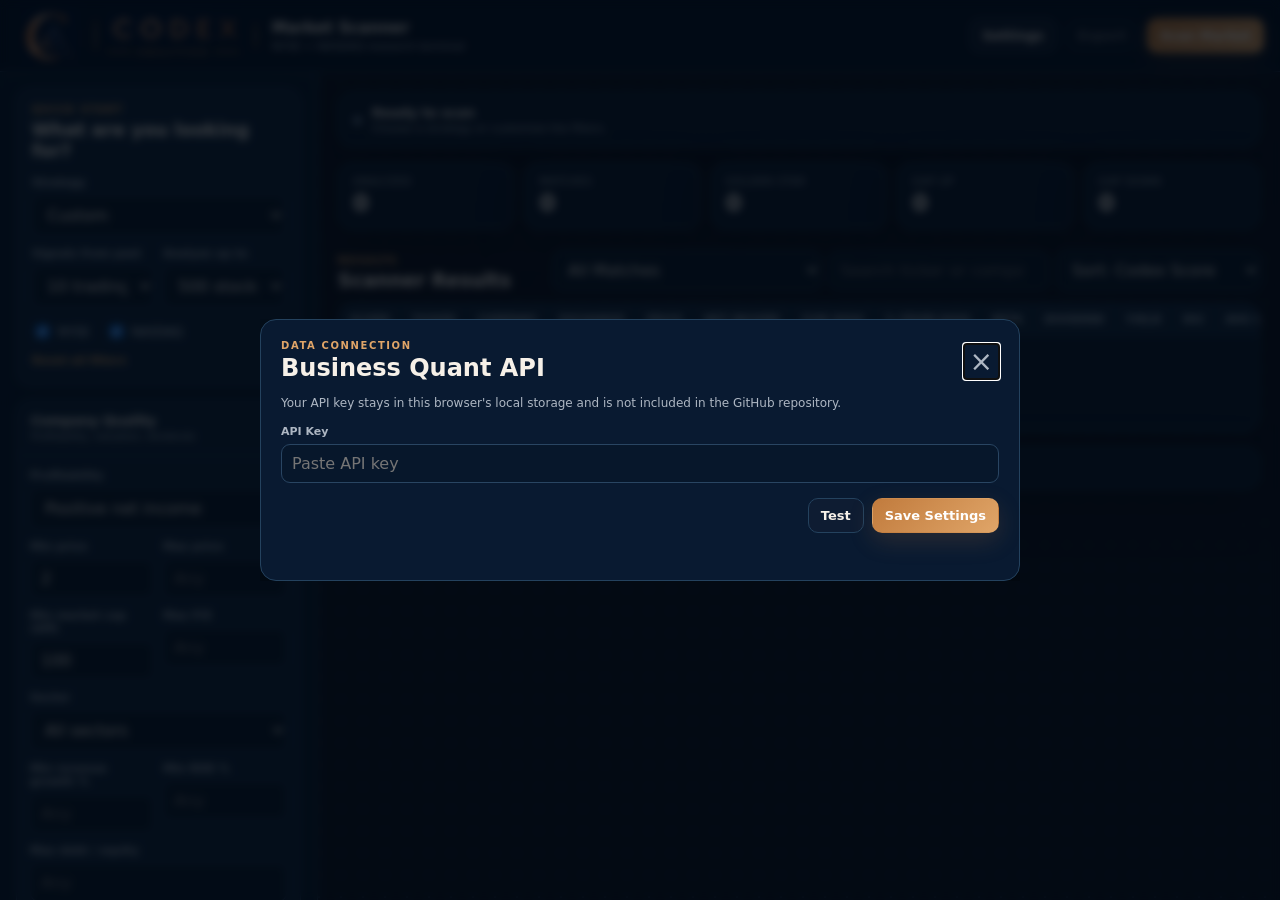
==== index.html @ e0db5c62 "Initialized program" ====
<!doctype html>
<html lang="en">
<head>
  <meta charset="utf-8" />
  <meta name="viewport" content="width=device-width, initial-scale=1" />
  <meta name="description" content="Codex Analytics NYSE/NASDAQ stock scanner." />
  <title>Codex Analytics | Market Scanner</title>
  <link rel="stylesheet" href="styles.css" />
</head>
<body>
  <div class="app-shell">
    <header class="topbar">
      <div class="codex-brand-enhanced" aria-label="Codex Analytics">
        <img class="codex-ca-art" src="codex-ca.png" alt="" />
        <div class="brand-divider"></div>
        <div class="codex-word-art">
          <img class="codex-word-image" src="codex-word.png" alt="CODEX" />
          <div class="codex-analytics-line"><span></span><b>ANALYTICS</b><span></span></div>
        </div>
      </div>
      <div class="header-pipe"></div>
      <div class="tool-block">
        <strong>Market Scanner</strong>
        <span>NYSE + NASDAQ research terminal</span>
      </div>
      <div class="spacer"></div>
      <div class="top-actions">
        <button id="settingsBtn" class="button quiet" title="API settings">Settings</button>
        <button id="exportBtn" class="button quiet" disabled>Export</button>
        <button id="scanBtn" class="button primary">Scan Market</button>
      </div>
    </header>

    <main class="workspace">
      <aside class="control-panel">
        <section class="quick-card">
          <div class="section-kicker">QUICK START</div>
          <h2>What are you looking for?</h2>
          <label class="field">
            <span>Strategy</span>
            <select id="strategyPreset">
              <option value="custom" selected>Custom</option>
              <option value="quality">Quality & Profitability</option>
              <option value="value">Value</option>
              <option value="dividend">Dividend Income</option>
              <option value="momentum">Momentum</option>
              <option value="breakout">Breakout Candidates</option>
              <option value="lowbeta">Lower Volatility</option>
              <option value="smallcap">Profitable Small Cap</option>
            </select>
          </label>

          <div class="mini-grid">
            <label class="field">
              <span>Signals from past</span>
              <select id="scanDays">
                <option value="3">3 trading days</option>
                <option value="5">5 trading days</option>
                <option value="10" selected>10 trading days</option>
                <option value="20">20 trading days</option>
                <option value="60">60 trading days</option>
              </select>
            </label>
            <label class="field">
              <span>Analyze up to</span>
              <select id="candidateLimit">
                <option value="250">250 stocks</option>
                <option value="500" selected>500 stocks</option>
                <option value="1000">1,000 stocks</option>
                <option value="2500">2,500 stocks</option>
                <option value="all">All matches</option>
              </select>
            </label>
          </div>

          <div class="exchange-row">
            <label><input type="checkbox" id="exchangeNYSE" checked /> NYSE</label>
            <label><input type="checkbox" id="exchangeNASDAQ" checked /> NASDAQ</label>
          </div>
          <button id="resetBtn" class="text-button">Reset all filters</button>
        </section>

        <details class="filter-group" open>
          <summary>
            <span><b>Company Quality</b><small>Profitability, valuation, dividends</small></span>
          </summary>
          <div class="filter-body">
            <label class="field">
              <span>Profitability</span>
              <select id="profitability">
                <option value="positive" selected>Positive net income</option>
                <option value="negative">Negative net income</option>
                <option value="any">Any</option>
              </select>
            </label>

            <div class="mini-grid">
              <label class="field"><span>Min price</span><input type="number" id="minPrice" min="0" step="0.01" value="2" /></label>
              <label class="field"><span>Max price</span><input type="number" id="maxPrice" min="0" step="0.01" placeholder="Any" /></label>
            </div>
            <div class="mini-grid">
              <label class="field"><span>Min market cap ($M)</span><input type="number" id="minMarketCap" min="0" step="1" value="100" /></label>
              <label class="field"><span>Max P/E</span><input type="number" id="maxPE" step="0.1" placeholder="Any" /></label>
            </div>

            <label class="field"><span>Sector</span><select id="sector"><option value="">All sectors</option></select></label>

            <div class="mini-grid">
              <label class="field"><span>Min revenue growth %</span><input type="number" id="minRevenueGrowth" step="0.1" placeholder="Any" /></label>
              <label class="field"><span>Min ROE %</span><input type="number" id="minROE" step="0.1" placeholder="Any" /></label>
            </div>
            <label class="field"><span>Max debt / equity</span><input type="number" id="maxDebtEquity" min="0" step="0.1" placeholder="Any" /></label>

            <div class="mini-grid">
              <label class="field"><span>Min dividend yield %</span><input type="number" id="minDivYield" min="0" step="0.1" placeholder="Any" /></label>
              <label class="field"><span>Max dividend yield %</span><input type="number" id="maxDivYield" min="0" step="0.1" placeholder="Any" /></label>
            </div>
            <label class="field">
              <span>Dividend payer</span>
              <select id="dividendPayer">
                <option value="any" selected>Any</option>
                <option value="yes">Yes</option>
                <option value="no">No</option>
              </select>
            </label>
            <label class="field">
              <span>Free cash flow</span>
              <select id="fcfFilter">
                <option value="any" selected>Any</option>
                <option value="positive">Positive only</option>
              </select>
            </label>
          </div>
        </details>

        <details class="filter-group">
          <summary>
            <span><b>Price & Risk</b><small>Beta, 52-week position, RSI, trend</small></span>
          </summary>
          <div class="filter-body">
            <div class="mini-grid">
              <label class="field"><span>Min beta</span><input type="number" id="minBeta" step="0.05" placeholder="Any" /></label>
              <label class="field"><span>Max beta</span><input type="number" id="maxBeta" step="0.05" placeholder="Any" /></label>
            </div>
            <label class="field">
              <span>Beta lookback</span>
              <select id="betaLookback">
                <option value="63">3 months</option>
                <option value="126">6 months</option>
                <option value="252" selected>1 year</option>
              </select>
            </label>
            <label class="field">
              <span>Best day to buy lookback</span>
              <select id="weekdayLookback">
                <option value="30">30 trading days</option>
                <option value="63">3 months</option>
                <option value="126">6 months</option>
                <option value="252" selected>1 year</option>
              </select>
            </label>
            <div class="mini-grid">
              <label class="field"><span>Within % of 52W high</span><input type="number" id="nearHigh" min="0" max="100" step="0.5" placeholder="Any" /></label>
              <label class="field"><span>Within % of 52W low</span><input type="number" id="nearLow" min="0" max="100" step="0.5" placeholder="Any" /></label>
            </div>
            <label class="field"><span>Min avg volume (20D)</span><input type="number" id="minAvgVolume" min="0" step="1000" value="100000" /></label>
            <div class="mini-grid">
              <label class="field"><span>Min RSI 14</span><input type="number" id="minRSI" min="0" max="100" step="1" placeholder="Any" /></label>
              <label class="field"><span>Max RSI 14</span><input type="number" id="maxRSI" min="0" max="100" step="1" placeholder="Any" /></label>
            </div>
            <label class="field">
              <span>Trend</span>
              <select id="trendFilter">
                <option value="any" selected>Any trend</option>
                <option value="above20">Above SMA 20</option>
                <option value="above50">Above SMA 50</option>
                <option value="above200">Above SMA 200</option>
                <option value="bullstack">SMA 20 &gt; 50 &gt; 200</option>
              </select>
            </label>
          </div>
        </details>

        <details class="filter-group">
          <summary>
            <span><b>Signal Sensitivity</b><small>Fine-tune technical alerts</small></span>
          </summary>
          <div class="filter-body">
            <div class="mini-grid">
              <label class="field"><span>Gap threshold %</span><input type="number" id="gapThreshold" min="0.1" max="50" step="0.1" value="2" /></label>
              <label class="field"><span>Golden Star tolerance %</span><input type="number" id="goldenTolerance" min="0.1" max="10" step="0.1" value="2.5" /></label>
            </div>
            <div class="mini-grid">
              <label class="field"><span>Unusual volume ×</span><input type="number" id="unusualVolumeMultiplier" min="1.1" max="20" step="0.1" value="2" /></label>
              <label class="field"><span>Breakout volume ×</span><input type="number" id="breakoutVolumeMultiplier" min="1" max="20" step="0.1" value="1.5" /></label>
            </div>
            <label class="field">
              <span>Required signal</span>
              <select id="requiredSignal">
                <option value="any" selected>Any / no requirement</option>
                <option value="golden">Golden Star</option>
                <option value="gapup">Gap Up</option>
                <option value="gapdown">Gap Down</option>
                <option value="bollingerup">Bollinger Breakout</option>
                <option value="bollingerdown">Bollinger Breakdown</option>
                <option value="goldencross">Golden Cross</option>
                <option value="deathcross">Death Cross</option>
                <option value="macdbull">MACD Bullish Cross</option>
                <option value="macdbear">MACD Bearish Cross</option>
                <option value="unusualvolume">Unusual Volume</option>
                <option value="breakout52">52-Week Breakout</option>
                <option value="volbreakout">Volume-Confirmed Breakout</option>
              </select>
            </label>
          </div>
        </details>
      </aside>

      <section class="content">
        <div class="status-card">
          <div class="status-copy">
            <span id="statusDot" class="status-dot idle"></span>
            <div>
              <strong id="statusTitle">Ready to scan</strong>
              <span id="statusText">Choose a strategy or customize the filters.</span>
            </div>
          </div>
          <div id="progressWrap" class="progress-wrap hidden">
            <div class="progress-bar"><div id="progressBar"></div></div>
            <span id="progressLabel">0%</span>
          </div>
        </div>

        <div class="stats-grid">
          <div class="stat"><span>Analyzed</span><strong id="statAnalyzed">0</strong></div>
          <div class="stat"><span>Matches</span><strong id="statMatches">0</strong></div>
          <div class="stat"><span>Golden Star</span><strong id="statGolden">0</strong></div>
          <div class="stat"><span>Gap Up</span><strong id="statGapUp">0</strong></div>
          <div class="stat"><span>Gap Down</span><strong id="statGapDown">0</strong></div>
        </div>

        <div class="results-header">
          <div>
            <div class="section-kicker">RESULTS</div>
            <h2>Scanner Results</h2>
          </div>
          <div class="result-controls">
            <select id="resultView" aria-label="Result list">
              <option value="all">All Matches</option>
              <option value="golden">Golden Star</option>
              <option value="gapup">Gap Up</option>
              <option value="gapdown">Gap Down</option>
              <option value="bollingerup">Bollinger Breakout</option>
              <option value="bollingerdown">Bollinger Breakdown</option>
              <option value="goldencross">Golden Cross</option>
              <option value="deathcross">Death Cross</option>
              <option value="macdbull">MACD Bullish Cross</option>
              <option value="macdbear">MACD Bearish Cross</option>
              <option value="unusualvolume">Unusual Volume</option>
              <option value="breakout52">52-Week Breakout</option>
              <option value="volbreakout">Volume-Confirmed Breakout</option>
            </select>
            <input id="resultSearch" type="search" placeholder="Search ticker or company…" />
            <select id="sortBy">
              <option value="scoreDesc">Sort: Codex Score</option>
              <option value="ticker">Ticker</option>
              <option value="marketCapDesc">Market cap</option>
              <option value="nearHighAsc">Closest to 52W high</option>
              <option value="divYieldDesc">Dividend yield</option>
              <option value="betaAsc">Lowest beta</option>
              <option value="gapDesc">Largest gap up</option>
              <option value="gapAsc">Largest gap down</option>
            </select>
          </div>
        </div>

        <div class="table-card">
          <div class="table-scroll">
            <table>
              <thead>
                <tr>
                  <th>Score</th>
                  <th>Ticker</th>
                  <th>Company</th>
                  <th>Exchange</th>
                  <th>Price</th>
                  <th>Net Income</th>
                  <th>52W High</th>
                  <th>% From High</th>
                  <th>Beta</th>
                  <th>Dividend</th>
                  <th>Yield</th>
                  <th>RSI</th>
                  <th>Avg Vol</th>
                  <th>Signals</th>
                </tr>
              </thead>
              <tbody id="resultsBody">
                <tr><td colspan="14" class="empty">Run a scan to see matching stocks.</td></tr>
              </tbody>
            </table>
          </div>
        </div>

        <details class="method-card">
          <summary>How the technical signals work</summary>
          <div class="method-body">
            <p><strong>Golden Star (Custom):</strong> price, SMA20 and SMA50 converge while price and moving-average slopes strengthen. This is a transparent approximation, not StockInvest.us's proprietary formula.</p>
            <p><strong>Golden / Death Cross:</strong> SMA50 crosses above / below SMA200.</p>
            <p><strong>Bollinger Breakout / Breakdown:</strong> close crosses above the upper or below the lower 20-day, 2-standard-deviation Bollinger Band.</p>
            <p><strong>MACD Cross:</strong> MACD(12,26) crosses its 9-period signal line.</p>
            <p><strong>Unusual Volume:</strong> session volume exceeds your selected multiple of the prior 20-session average.</p>
            <p><strong>52-Week Breakout:</strong> closing price exceeds the prior 252-session high.</p>
            <p><strong>Volume-Confirmed Breakout:</strong> price closes above the prior 20-session high while volume exceeds your selected multiple of the prior 20-session average.</p>
            <p><strong>Gap:</strong> opening price versus the prior session close.</p>
            <p><strong>Best Day to Buy:</strong> compares weekday average/median prices and how often each weekday produced the lowest intraday price of its calendar week.</p>
            <p><strong>Codex Score:</strong> a transparent 0–100 research score combining profitability, price trend, momentum, dividend, proximity to highs, volume quality, and bullish/bearish signal balance. It is a ranking aid, not a forecast.</p>
          </div>
        </details>
      </section>
    </main>
  </div>

  <dialog id="settingsDialog">
    <form method="dialog" class="dialog-card" id="settingsForm">
      <div class="dialog-title-row">
        <div><div class="section-kicker">DATA CONNECTION</div><h2>Business Quant API</h2></div>
        <button value="cancel" class="icon-button" aria-label="Close">×</button>
      </div>
      <p>Your API key stays in this browser's local storage and is not included in the GitHub repository.</p>
      <label class="field"><span>API Key</span><input id="apiKey" type="password" autocomplete="off" placeholder="Paste API key" /></label>
      <div class="dialog-actions">
        <button type="button" id="testApiBtn" class="button quiet">Test</button>
        <button value="save" class="button primary">Save Settings</button>
      </div>
      <div id="apiTestResult" class="api-test"></div>
    </form>
  </dialog>

  <dialog id="detailDialog">
    <div class="dialog-card detail-dialog">
      <div class="dialog-title-row">
        <div><div class="section-kicker">STOCK DETAIL</div><h2 id="detailTitle">—</h2></div>
        <button id="closeDetailBtn" class="icon-button" aria-label="Close">×</button>
      </div>
      <div id="detailContent"></div>
    </div>
  </dialog>

  <script src="api.js"></script>
  <script src="scanner.js"></script>
  <script src="app.js"></script>
</body>
</html>
---- styles.css ----
:root{
  --bg:#041226;--panel:#091a31;--panel2:#102640;--line:#24425e;--text:#f6f0e8;--muted:#aeb7c3;
  --accent:#c17b3d;--accent2:#e0a568;--ok:#7fc49a;--danger:#d78585;--warn:#efbd61;
  --shadow:0 18px 45px rgba(0,0,0,.34);
}
*{box-sizing:border-box}
html,body{margin:0;min-height:100%;font-family:Inter,ui-sans-serif,system-ui,-apple-system,BlinkMacSystemFont,"Segoe UI",sans-serif;background:var(--bg);color:var(--text)}
button,input,select,summary{font:inherit}
body{min-height:100vh}
.topbar{height:72px;display:flex;align-items:center;gap:12px;padding:7px 16px;border-bottom:1px solid var(--line);background:rgba(4,18,38,.95);backdrop-filter:blur(12px);position:sticky;top:0;z-index:20}
.codex-brand-enhanced{display:flex;align-items:center;height:58px;gap:11px;min-width:max-content}
.codex-ca-art{width:68px;height:58px;object-fit:contain}.brand-divider{width:1px;height:35px;background:linear-gradient(to bottom,transparent,#c9864a 15%,#e3a66a 50%,#c9864a 85%,transparent)}
.codex-word-art{width:132px;display:flex;flex-direction:column;align-items:stretch;justify-content:center;gap:1px}.codex-word-image{width:132px;height:31px;object-fit:contain}
.codex-analytics-line{height:17px;display:grid;grid-template-columns:1fr auto 1fr;align-items:center;gap:5px;color:#e0a063;font-family:Arial,Helvetica,sans-serif}.codex-analytics-line span{height:1px;background:#d69052}.codex-analytics-line b{font-size:9.5px;font-weight:500;letter-spacing:2.15px;white-space:nowrap}
.header-pipe{width:1px;height:30px;margin:0 4px;background:linear-gradient(to bottom,transparent,#c17b3d 18%,#e0a568 50%,#c17b3d 82%,transparent)}
.tool-block{display:flex;flex-direction:column;gap:3px}.tool-block strong{font-size:15px;letter-spacing:.02em}.tool-block span{font-size:11px;color:var(--muted)}.spacer{flex:1}.top-actions{display:flex;gap:8px}
.button{border:1px solid var(--line);background:#17213a;color:var(--text);border-radius:10px;padding:9px 12px;font-weight:750;font-size:13px;cursor:pointer;transition:.18s;white-space:nowrap}.button:hover{transform:translateY(-1px);border-color:#49638f;background:#1b2948}.button.primary{border-color:transparent;background:linear-gradient(135deg,var(--accent),var(--accent2));color:#fff;box-shadow:0 8px 24px rgba(193,123,61,.18)}.button.quiet{background:#0e1c32}.button:disabled{opacity:.4;cursor:not-allowed;transform:none}
.workspace{display:grid;grid-template-columns:318px minmax(0,1fr);min-height:calc(100vh - 72px);background-color:#0b1121;background-image:radial-gradient(#20304f 1px,transparent 1px);background-size:22px 22px}
.control-panel{background:rgba(9,26,49,.96);border-right:1px solid var(--line);padding:16px;overflow:auto;height:calc(100vh - 72px);position:sticky;top:72px}
.quick-card,.filter-group{background:rgba(16,38,64,.8);border:1px solid var(--line);border-radius:14px;box-shadow:0 10px 28px rgba(0,0,0,.12)}
.quick-card{padding:15px;margin-bottom:12px}.quick-card h2{font-size:18px;margin:4px 0 15px}.section-kicker{font-size:10px;font-weight:900;letter-spacing:.16em;color:var(--accent2)}
.field{display:flex;flex-direction:column;gap:6px;margin-bottom:11px}.field>span{font-size:11px;color:var(--muted);font-weight:800}.field small{color:#7890ad;font-size:10px}
input,select{width:100%;border:1px solid #294562;border-radius:9px;background:#07172b;color:var(--text);padding:9px 10px;outline:none}input:focus,select:focus{border-color:var(--accent)}
.mini-grid{display:grid;grid-template-columns:1fr 1fr;gap:9px}.exchange-row{display:flex;gap:16px;margin:4px 0 8px}.exchange-row label{font-size:12px;display:flex;align-items:center;gap:6px;color:#dce4ed}.exchange-row input{width:auto}.text-button{background:none;border:0;color:var(--accent2);font-size:11px;font-weight:800;cursor:pointer;padding:4px 0}
.filter-group{margin-bottom:10px;overflow:hidden}.filter-group summary{list-style:none;cursor:pointer;padding:13px 14px;display:flex;align-items:center;justify-content:space-between}.filter-group summary::-webkit-details-marker{display:none}.filter-group summary:after{content:"+";font-size:18px;color:var(--accent2)}.filter-group[open] summary:after{content:"–"}.filter-group summary b{display:block;font-size:13px}.filter-group summary small{display:block;color:var(--muted);font-size:10px;margin-top:3px}.filter-body{border-top:1px solid var(--line);padding:13px}
.content{padding:20px;min-width:0}
.status-card,.stat,.table-card,.method-card{background:rgba(9,26,49,.93);border:1px solid var(--line);border-radius:14px;box-shadow:var(--shadow)}
.status-card{padding:12px 14px;display:flex;align-items:center;justify-content:space-between;gap:18px}.status-copy{display:flex;align-items:center;gap:10px}.status-copy>div{display:flex;flex-direction:column;gap:2px}.status-copy strong{font-size:13px}.status-copy span{font-size:11px;color:var(--muted)}.status-dot{width:9px;height:9px;border-radius:50%;background:#60738c}.status-dot.running{background:var(--warn);box-shadow:0 0 0 4px rgba(239,189,97,.1)}.status-dot.success{background:var(--ok)}.status-dot.error{background:var(--danger)}
.progress-wrap{display:flex;gap:8px;align-items:center;min-width:210px}.progress-bar{height:7px;background:#061326;border-radius:99px;overflow:hidden;flex:1}.progress-bar>div{height:100%;width:0;background:linear-gradient(90deg,var(--accent),var(--accent2));transition:width .15s}.progress-wrap span{font-size:10px;color:var(--muted);width:32px}.hidden{display:none!important}
.stats-grid{display:grid;grid-template-columns:repeat(5,minmax(0,1fr));gap:10px;margin:14px 0 20px}.stat{padding:13px 14px}.stat span{display:block;font-size:10px;color:var(--muted);text-transform:uppercase;letter-spacing:.08em}.stat strong{display:block;font-size:23px;margin-top:3px}
.results-header{display:flex;align-items:flex-end;justify-content:space-between;gap:14px;margin:0 0 12px}.results-header h2{margin:3px 0 0;font-size:19px}.result-controls{display:flex;gap:8px;align-items:center}.result-controls select{width:auto;min-width:155px}.result-controls input{width:220px}
.table-card{overflow:hidden}.table-scroll{overflow:auto;max-height:64vh}table{width:100%;border-collapse:collapse;white-space:nowrap;font-size:12px}thead{position:sticky;top:0;background:#102640;z-index:2}th,td{padding:10px 11px;border-bottom:1px solid #203b58;text-align:left}th{font-size:10px;color:#b8c4d1;text-transform:uppercase;letter-spacing:.055em}tbody tr{cursor:pointer;transition:.15s}tbody tr:hover{background:#102d4d}.num{font-variant-numeric:tabular-nums}.empty{text-align:center;color:var(--muted);padding:40px}
.score-pill{display:inline-grid;place-items:center;min-width:36px;height:27px;border-radius:8px;background:#152f4b;border:1px solid #2e5277;font-weight:900}.score-pill.high{background:rgba(127,196,154,.12);border-color:rgba(127,196,154,.35);color:#9ee0b6}.score-pill.low{background:rgba(215,133,133,.10);border-color:rgba(215,133,133,.32);color:#efa1a1}
.tag{display:inline-flex;align-items:center;border-radius:99px;padding:3px 7px;font-size:9px;font-weight:850;margin:2px 3px 2px 0}.tag.good{background:rgba(127,196,154,.14);color:#9ee0b6}.tag.bad{background:rgba(215,133,133,.14);color:#efa1a1}.tag.gold{background:rgba(224,165,104,.16);color:#efbf8b}.tag.info{background:rgba(109,168,230,.14);color:#9ac8f4}
.method-card{margin-top:14px;overflow:hidden}.method-card summary{cursor:pointer;padding:14px 16px;font-size:12px;font-weight:800}.method-body{border-top:1px solid var(--line);padding:5px 16px 14px;color:var(--muted);font-size:11px;line-height:1.6}.method-body p{margin:9px 0}.method-body strong{color:var(--text)}
dialog{border:0;background:transparent;color:var(--text);width:min(760px,94vw);padding:0}dialog::backdrop{background:rgba(2,8,17,.76);backdrop-filter:blur(4px)}.dialog-card{background:#091a31;border:1px solid var(--line);border-radius:16px;padding:20px;box-shadow:var(--shadow)}.dialog-title-row{display:flex;justify-content:space-between;align-items:center;gap:18px}.dialog-title-row h2{margin:3px 0 0}.dialog-card>p{font-size:12px;color:var(--muted);line-height:1.55}.icon-button{background:none;border:0;color:var(--muted);font-size:28px;cursor:pointer}.dialog-actions{display:flex;justify-content:flex-end;gap:8px;margin-top:15px}.api-test{min-height:18px;margin-top:9px;font-size:11px;color:var(--muted)}.api-test.good{color:var(--ok)}.api-test.bad{color:var(--danger)}.detail-dialog{max-height:88vh;overflow:auto}
.detail-grid{display:grid;grid-template-columns:repeat(4,1fr);gap:9px;margin:15px 0}.detail-metric{background:#07172b;border:1px solid var(--line);border-radius:10px;padding:10px}.detail-metric span{display:block;font-size:9px;color:var(--muted);text-transform:uppercase;letter-spacing:.05em}.detail-metric strong{display:block;margin-top:3px;font-size:12px}.signal-list{display:grid;gap:8px}.signal-box{background:#07172b;border:1px solid var(--line);border-radius:10px;padding:11px}.signal-box strong{display:block;font-size:12px;margin-bottom:4px}.signal-box small{color:var(--muted);line-height:1.45}
@media(max-width:1100px){.workspace{grid-template-columns:1fr}.control-panel{height:auto;position:static;border-right:0;border-bottom:1px solid var(--line);display:grid;grid-template-columns:repeat(2,minmax(0,1fr));gap:10px}.quick-card{grid-column:1/-1}.filter-group{margin:0}.stats-grid{grid-template-columns:repeat(3,1fr)}}
@media(max-width:760px){.topbar{height:auto;min-height:72px;flex-wrap:wrap}.codex-brand-enhanced{height:50px;gap:8px}.codex-ca-art{width:58px;height:50px}.codex-word-art{width:112px}.codex-word-image{width:112px;height:27px}.codex-analytics-line b{font-size:8px}.tool-block span{display:none}.top-actions{width:100%}.top-actions .button{flex:1}.workspace{min-height:0}.control-panel{grid-template-columns:1fr}.content{padding:13px}.stats-grid{grid-template-columns:repeat(2,1fr)}.results-header{align-items:stretch;flex-direction:column}.result-controls{display:grid;grid-template-columns:1fr}.result-controls select,.result-controls input{width:100%;min-width:0}.detail-grid{grid-template-columns:repeat(2,1fr)}.mini-grid{grid-template-columns:1fr}}
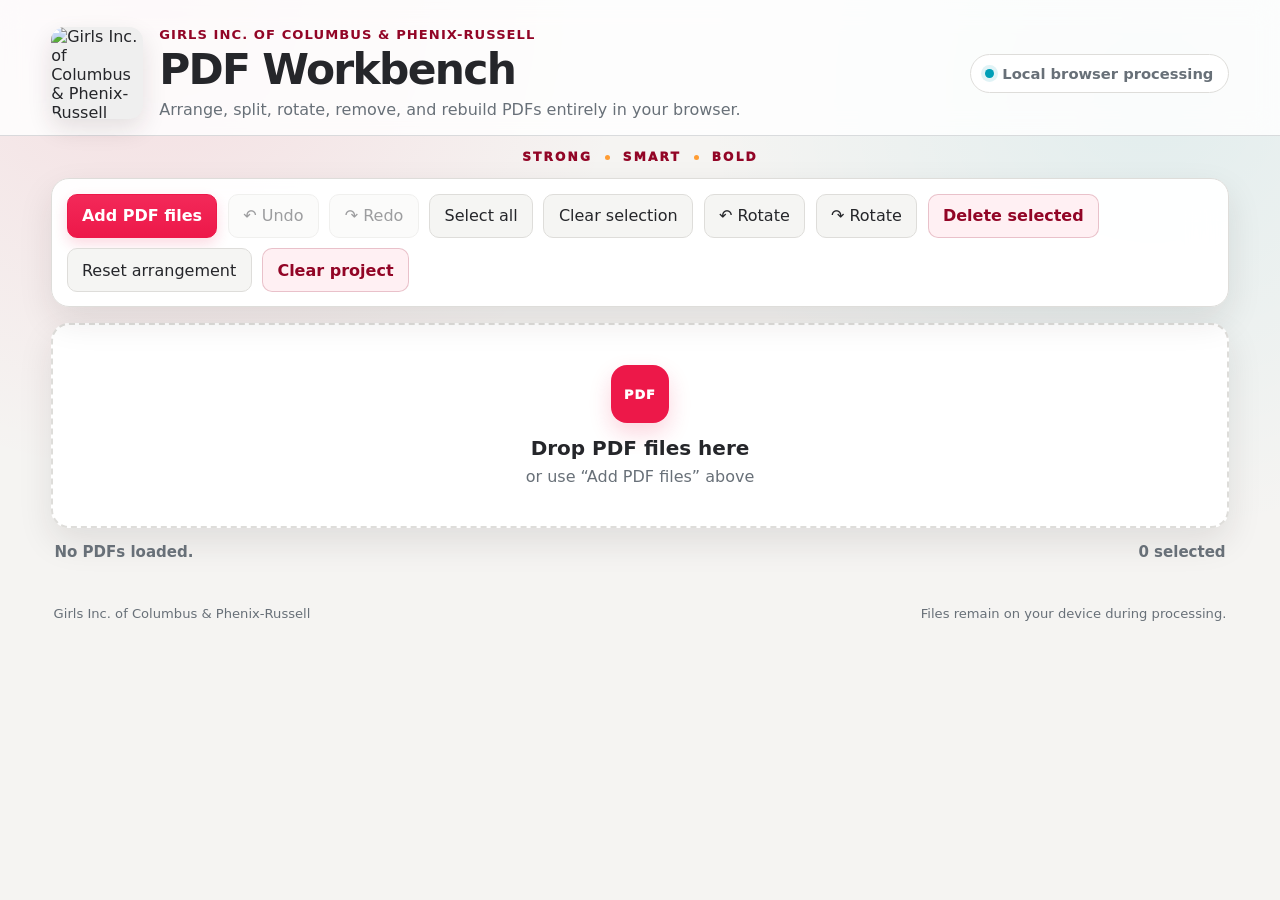
==== commit a1c5c29a: "Version 2 - Introducing Survey Filtering" ====
--- a/index.html
+++ b/index.html
@@ -3,352 +3,185 @@
 <head>
   <meta charset="utf-8" />
   <meta name="viewport" content="width=device-width, initial-scale=1" />
-  <meta name="description" content="Codex Analytics NYSE/NASDAQ stock scanner." />
-  <title>Codex Analytics | Market Scanner</title>
+  <meta name="theme-color" content="#ED1849" />
+  <title>Girls Inc. PDF Workbench</title>
   <link rel="stylesheet" href="styles.css" />
 </head>
 <body>
-  <div class="app-shell">
-    <header class="topbar">
-      <div class="codex-brand-enhanced" aria-label="Codex Analytics">
-        <img class="codex-ca-art" src="codex-ca.png" alt="" />
-        <div class="brand-divider"></div>
-        <div class="codex-word-art">
-          <img class="codex-word-image" src="codex-word.png" alt="CODEX" />
-          <div class="codex-analytics-line"><span></span><b>ANALYTICS</b><span></span></div>
+  <header class="app-header">
+    <div class="brand-lockup">
+      <div class="brand-mark">
+        <img src="[data-uri]" alt="Girls Inc. of Columbus &amp; Phenix-Russell logo" decoding="async" />
+      </div>
+      <div class="brand-copy">
+        <div class="org-name">Girls Inc. of Columbus &amp; Phenix-Russell</div>
+        <h1>PDF Workbench</h1>
+        <p>Arrange, split, rotate, remove, and rebuild PDFs entirely in your browser.</p>
+      </div>
+    </div>
+    <div class="privacy-pill"><span class="privacy-dot"></span>Local browser processing</div>
+  </header>
+
+  <main>
+    <section class="mission-strip" aria-label="Girls Inc. mission">
+      <span>STRONG</span><i></i><span>SMART</span><i></i><span>BOLD</span>
+    </section>
+
+    <section class="toolbar card">
+      <label class="upload-btn">
+        <input id="fileInput" type="file" accept="application/pdf,.pdf" multiple hidden />
+        Add PDF files
+      </label>
+      <button id="undoBtn" class="secondary" disabled>↶ Undo</button>
+      <button id="redoBtn" class="secondary" disabled>↷ Redo</button>
+      <button id="selectAllBtn" class="secondary">Select all</button>
+      <button id="clearSelectionBtn" class="secondary">Clear selection</button>
+      <button id="rotateLeftBtn" class="secondary">↶ Rotate</button>
+      <button id="rotateRightBtn" class="secondary">↷ Rotate</button>
+      <button id="deleteBtn" class="danger">Delete selected</button>
+      <button id="resetArrangementBtn" class="secondary">Reset arrangement</button>
+      <button id="clearProjectBtn" class="danger">Clear project</button>
+    </section>
+
+    <section id="dropZone" class="drop-zone card">
+      <div class="drop-inner">
+        <div class="drop-icon">PDF</div>
+        <strong>Drop PDF files here</strong>
+        <span>or use “Add PDF files” above</span>
+      </div>
+    </section>
+
+    <section class="status-row">
+      <div id="statusText">No PDFs loaded.</div>
+      <div id="selectionText">0 selected</div>
+    </section>
+
+    <section id="sourceSection" class="source-section card hidden">
+      <div class="section-head">
+        <div>
+          <div class="feature-kicker">SOURCE PDFs</div>
+          <h2>Order whole PDFs first</h2>
+          <p>Drag PDF cards to reorganize entire documents. Expand a card to inspect its pages.</p>
         </div>
       </div>
-      <div class="header-pipe"></div>
-      <div class="tool-block">
-        <strong>Market Scanner</strong>
-        <span>NYSE + NASDAQ research terminal</span>
+      <div id="sourceList" class="source-list"></div>
+    </section>
+
+    <section id="workspace" class="workspace card hidden">
+      <div class="workspace-head">
+        <div>
+          <h2>Arrange pages</h2>
+          <p>Drag individual pages, move selections by page number, or drop an entire PDF between pages.</p>
+        </div>
+        <button id="downloadArrangedBtn" class="primary">Download arranged PDF</button>
       </div>
-      <div class="spacer"></div>
-      <div class="top-actions">
-        <button id="settingsBtn" class="button quiet" title="API settings">Settings</button>
-        <button id="exportBtn" class="button quiet" disabled>Export</button>
-        <button id="scanBtn" class="button primary">Scan Market</button>
+
+      <div class="navigator-bar">
+        <div class="nav-group">
+          <label for="goToPageInput">Go to page</label>
+          <input id="goToPageInput" type="number" min="1" inputmode="numeric" placeholder="#" />
+          <button id="goToPageBtn" class="secondary">Go</button>
+        </div>
+        <div class="nav-group grow">
+          <label for="moveTargetInput">Move selected</label>
+          <select id="moveModeSelect">
+            <option value="before">before page</option>
+            <option value="after">after page</option>
+          </select>
+          <input id="moveTargetInput" type="number" min="1" inputmode="numeric" placeholder="#" />
+          <button id="moveSelectedBtn" class="secondary">Move</button>
+        </div>
+        <div class="shortcut-hint">Click • Ctrl+Click • Shift+Click</div>
       </div>
-    </header>
 
-    <main class="workspace">
-      <aside class="control-panel">
-        <section class="quick-card">
-          <div class="section-kicker">QUICK START</div>
-          <h2>What are you looking for?</h2>
-          <label class="field">
-            <span>Strategy</span>
-            <select id="strategyPreset">
-              <option value="custom" selected>Custom</option>
-              <option value="quality">Quality & Profitability</option>
-              <option value="value">Value</option>
-              <option value="dividend">Dividend Income</option>
-              <option value="momentum">Momentum</option>
-              <option value="breakout">Breakout Candidates</option>
-              <option value="lowbeta">Lower Volatility</option>
-              <option value="smallcap">Profitable Small Cap</option>
-            </select>
-          </label>
+      <div id="pageGrid" class="page-grid"></div>
+    </section>
 
-          <div class="mini-grid">
-            <label class="field">
-              <span>Signals from past</span>
-              <select id="scanDays">
-                <option value="3">3 trading days</option>
-                <option value="5">5 trading days</option>
-                <option value="10" selected>10 trading days</option>
-                <option value="20">20 trading days</option>
-                <option value="60">60 trading days</option>
-              </select>
-            </label>
-            <label class="field">
-              <span>Analyze up to</span>
-              <select id="candidateLimit">
-                <option value="250">250 stocks</option>
-                <option value="500" selected>500 stocks</option>
-                <option value="1000">1,000 stocks</option>
-                <option value="2500">2,500 stocks</option>
-                <option value="all">All matches</option>
-              </select>
-            </label>
-          </div>
+    <section id="splitSection" class="split-grid hidden">
+      <article class="card split-card">
+        <div class="feature-kicker">EXTRACT</div>
+        <h2>Extract selected pages</h2>
+        <p>Creates one PDF containing only the currently selected pages, in the current arranged order.</p>
+        <button id="extractSelectedBtn" class="primary">Download selected pages</button>
+      </article>
+      <article class="card split-card">
+        <div class="feature-kicker">SPLIT</div>
+        <h2>Split selected pages</h2>
+        <p>Creates one PDF per selected page and packages them into a ZIP file.</p>
+        <button id="splitSelectedBtn" class="primary">Download selected pages as ZIP</button>
+      </article>
+      <article class="card split-card ranges-card">
+        <div class="feature-kicker">RANGES</div>
+        <h2>Split by ranges</h2>
+        <p>Use arranged page numbers. Separate output files with semicolons.</p>
+        <div class="examples">Example: <code>1-3; 4-6; 7,9,11-13</code></div>
+        <input id="rangeInput" type="text" placeholder="1-3; 4-6; 7,9,11-13" />
+        <button id="splitRangesBtn" class="primary">Download range PDFs as ZIP</button>
+      </article>
+    </section>
 
-          <div class="exchange-row">
-            <label><input type="checkbox" id="exchangeNYSE" checked /> NYSE</label>
-            <label><input type="checkbox" id="exchangeNASDAQ" checked /> NASDAQ</label>
-          </div>
-          <button id="resetBtn" class="text-button">Reset all filters</button>
-        </section>
+    <footer class="app-footer">
+      <div>Girls Inc. of Columbus &amp; Phenix-Russell</div>
+      <div>Files remain on your device during processing.</div>
+    </footer>
+  </main>
 
-        <details class="filter-group" open>
-          <summary>
-            <span><b>Company Quality</b><small>Profitability, valuation, dividends</small></span>
-          </summary>
-          <div class="filter-body">
-            <label class="field">
-              <span>Profitability</span>
-              <select id="profitability">
-                <option value="positive" selected>Positive net income</option>
-                <option value="negative">Negative net income</option>
-                <option value="any">Any</option>
-              </select>
-            </label>
+  <template id="sourceCardTemplate">
+    <article class="source-card" draggable="true">
+      <div class="source-card-top">
+        <div class="source-preview"><canvas></canvas></div>
+        <div class="source-card-copy">
+          <div class="source-file-name"></div>
+          <div class="source-page-count"></div>
+          <div class="source-drag-hint">Drag whole PDF</div>
+        </div>
+        <button class="source-expand-btn secondary" type="button">Expand</button>
+      </div>
+      <div class="source-expanded hidden"></div>
+    </article>
+  </template>
 
-            <div class="mini-grid">
-              <label class="field"><span>Min price</span><input type="number" id="minPrice" min="0" step="0.01" value="2" /></label>
-              <label class="field"><span>Max price</span><input type="number" id="maxPrice" min="0" step="0.01" placeholder="Any" /></label>
-            </div>
-            <div class="mini-grid">
-              <label class="field"><span>Min market cap ($M)</span><input type="number" id="minMarketCap" min="0" step="1" value="100" /></label>
-              <label class="field"><span>Max P/E</span><input type="number" id="maxPE" step="0.1" placeholder="Any" /></label>
-            </div>
+  <template id="pageCardTemplate">
+    <article class="page-card" tabindex="0">
+      <div class="index-badge"></div>
+      <button class="select-toggle" type="button" title="Select page" aria-label="Select page"></button>
+      <div class="thumb-wrap"><canvas></canvas></div>
+      <div class="page-meta">
+        <div class="source-name"></div>
+        <div class="source-page"></div>
+      </div>
+      <div class="mini-actions">
+        <button class="mini-rotate-left" type="button" title="Rotate left">↶</button>
+        <button class="mini-rotate-right" type="button" title="Rotate right">↷</button>
+        <button class="mini-delete" type="button" title="Remove page">✕</button>
+      </div>
+    </article>
+  </template>
 
-            <label class="field"><span>Sector</span><select id="sector"><option value="">All sectors</option></select></label>
-
-            <div class="mini-grid">
-              <label class="field"><span>Min revenue growth %</span><input type="number" id="minRevenueGrowth" step="0.1" placeholder="Any" /></label>
-              <label class="field"><span>Min ROE %</span><input type="number" id="minROE" step="0.1" placeholder="Any" /></label>
-            </div>
-            <label class="field"><span>Max debt / equity</span><input type="number" id="maxDebtEquity" min="0" step="0.1" placeholder="Any" /></label>
-
-            <div class="mini-grid">
-              <label class="field"><span>Min dividend yield %</span><input type="number" id="minDivYield" min="0" step="0.1" placeholder="Any" /></label>
-              <label class="field"><span>Max dividend yield %</span><input type="number" id="maxDivYield" min="0" step="0.1" placeholder="Any" /></label>
-            </div>
-            <label class="field">
-              <span>Dividend payer</span>
-              <select id="dividendPayer">
-                <option value="any" selected>Any</option>
-                <option value="yes">Yes</option>
-                <option value="no">No</option>
-              </select>
-            </label>
-            <label class="field">
-              <span>Free cash flow</span>
-              <select id="fcfFilter">
-                <option value="any" selected>Any</option>
-                <option value="positive">Positive only</option>
-              </select>
-            </label>
-          </div>
-        </details>
-
-        <details class="filter-group">
-          <summary>
-            <span><b>Price & Risk</b><small>Beta, 52-week position, RSI, trend</small></span>
-          </summary>
-          <div class="filter-body">
-            <div class="mini-grid">
-              <label class="field"><span>Min beta</span><input type="number" id="minBeta" step="0.05" placeholder="Any" /></label>
-              <label class="field"><span>Max beta</span><input type="number" id="maxBeta" step="0.05" placeholder="Any" /></label>
-            </div>
-            <label class="field">
-              <span>Beta lookback</span>
-              <select id="betaLookback">
-                <option value="63">3 months</option>
-                <option value="126">6 months</option>
-                <option value="252" selected>1 year</option>
-              </select>
-            </label>
-            <label class="field">
-              <span>Best day to buy lookback</span>
-              <select id="weekdayLookback">
-                <option value="30">30 trading days</option>
-                <option value="63">3 months</option>
-                <option value="126">6 months</option>
-                <option value="252" selected>1 year</option>
-              </select>
-            </label>
-            <div class="mini-grid">
-              <label class="field"><span>Within % of 52W high</span><input type="number" id="nearHigh" min="0" max="100" step="0.5" placeholder="Any" /></label>
-              <label class="field"><span>Within % of 52W low</span><input type="number" id="nearLow" min="0" max="100" step="0.5" placeholder="Any" /></label>
-            </div>
-            <label class="field"><span>Min avg volume (20D)</span><input type="number" id="minAvgVolume" min="0" step="1000" value="100000" /></label>
-            <div class="mini-grid">
-              <label class="field"><span>Min RSI 14</span><input type="number" id="minRSI" min="0" max="100" step="1" placeholder="Any" /></label>
-              <label class="field"><span>Max RSI 14</span><input type="number" id="maxRSI" min="0" max="100" step="1" placeholder="Any" /></label>
-            </div>
-            <label class="field">
-              <span>Trend</span>
-              <select id="trendFilter">
-                <option value="any" selected>Any trend</option>
-                <option value="above20">Above SMA 20</option>
-                <option value="above50">Above SMA 50</option>
-                <option value="above200">Above SMA 200</option>
-                <option value="bullstack">SMA 20 &gt; 50 &gt; 200</option>
-              </select>
-            </label>
-          </div>
-        </details>
-
-        <details class="filter-group">
-          <summary>
-            <span><b>Signal Sensitivity</b><small>Fine-tune technical alerts</small></span>
-          </summary>
-          <div class="filter-body">
-            <div class="mini-grid">
-              <label class="field"><span>Gap threshold %</span><input type="number" id="gapThreshold" min="0.1" max="50" step="0.1" value="2" /></label>
-              <label class="field"><span>Golden Star tolerance %</span><input type="number" id="goldenTolerance" min="0.1" max="10" step="0.1" value="2.5" /></label>
-            </div>
-            <div class="mini-grid">
-              <label class="field"><span>Unusual volume ×</span><input type="number" id="unusualVolumeMultiplier" min="1.1" max="20" step="0.1" value="2" /></label>
-              <label class="field"><span>Breakout volume ×</span><input type="number" id="breakoutVolumeMultiplier" min="1" max="20" step="0.1" value="1.5" /></label>
-            </div>
-            <label class="field">
-              <span>Required signal</span>
-              <select id="requiredSignal">
-                <option value="any" selected>Any / no requirement</option>
-                <option value="golden">Golden Star</option>
-                <option value="gapup">Gap Up</option>
-                <option value="gapdown">Gap Down</option>
-                <option value="bollingerup">Bollinger Breakout</option>
-                <option value="bollingerdown">Bollinger Breakdown</option>
-                <option value="goldencross">Golden Cross</option>
-                <option value="deathcross">Death Cross</option>
-                <option value="macdbull">MACD Bullish Cross</option>
-                <option value="macdbear">MACD Bearish Cross</option>
-                <option value="unusualvolume">Unusual Volume</option>
-                <option value="breakout52">52-Week Breakout</option>
-                <option value="volbreakout">Volume-Confirmed Breakout</option>
-              </select>
-            </label>
-          </div>
-        </details>
-      </aside>
-
-      <section class="content">
-        <div class="status-card">
-          <div class="status-copy">
-            <span id="statusDot" class="status-dot idle"></span>
-            <div>
-              <strong id="statusTitle">Ready to scan</strong>
-              <span id="statusText">Choose a strategy or customize the filters.</span>
-            </div>
-          </div>
-          <div id="progressWrap" class="progress-wrap hidden">
-            <div class="progress-bar"><div id="progressBar"></div></div>
-            <span id="progressLabel">0%</span>
-          </div>
+  <div id="filenameModal" class="modal-backdrop hidden" role="dialog" aria-modal="true" aria-labelledby="filenameModalTitle">
+    <div class="filename-modal">
+      <div class="modal-brand-bar"></div>
+      <div class="modal-content">
+        <div class="modal-kicker">Girls Inc. PDF Workbench</div>
+        <h2 id="filenameModalTitle">Name your download</h2>
+        <p id="filenameModalDescription">Choose a name for the file before downloading.</p>
+        <label class="filename-label" for="filenameInput">File name</label>
+        <div class="filename-field">
+          <input id="filenameInput" type="text" autocomplete="off" spellcheck="false" />
+          <span id="filenameExtension" class="filename-extension">.pdf</span>
         </div>
-
-        <div class="stats-grid">
-          <div class="stat"><span>Analyzed</span><strong id="statAnalyzed">0</strong></div>
-          <div class="stat"><span>Matches</span><strong id="statMatches">0</strong></div>
-          <div class="stat"><span>Golden Star</span><strong id="statGolden">0</strong></div>
-          <div class="stat"><span>Gap Up</span><strong id="statGapUp">0</strong></div>
-          <div class="stat"><span>Gap Down</span><strong id="statGapDown">0</strong></div>
+        <div id="filenameHint" class="filename-hint">The extension will be added automatically.</div>
+        <div class="modal-actions">
+          <button id="filenameCancelBtn" class="secondary" type="button">Cancel</button>
+          <button id="filenameConfirmBtn" class="primary" type="button">Download</button>
         </div>
-
-        <div class="results-header">
-          <div>
-            <div class="section-kicker">RESULTS</div>
-            <h2>Scanner Results</h2>
-          </div>
-          <div class="result-controls">
-            <select id="resultView" aria-label="Result list">
-              <option value="all">All Matches</option>
-              <option value="golden">Golden Star</option>
-              <option value="gapup">Gap Up</option>
-              <option value="gapdown">Gap Down</option>
-              <option value="bollingerup">Bollinger Breakout</option>
-              <option value="bollingerdown">Bollinger Breakdown</option>
-              <option value="goldencross">Golden Cross</option>
-              <option value="deathcross">Death Cross</option>
-              <option value="macdbull">MACD Bullish Cross</option>
-              <option value="macdbear">MACD Bearish Cross</option>
-              <option value="unusualvolume">Unusual Volume</option>
-              <option value="breakout52">52-Week Breakout</option>
-              <option value="volbreakout">Volume-Confirmed Breakout</option>
-            </select>
-            <input id="resultSearch" type="search" placeholder="Search ticker or company…" />
-            <select id="sortBy">
-              <option value="scoreDesc">Sort: Codex Score</option>
-              <option value="ticker">Ticker</option>
-              <option value="marketCapDesc">Market cap</option>
-              <option value="nearHighAsc">Closest to 52W high</option>
-              <option value="divYieldDesc">Dividend yield</option>
-              <option value="betaAsc">Lowest beta</option>
-              <option value="gapDesc">Largest gap up</option>
-              <option value="gapAsc">Largest gap down</option>
-            </select>
-          </div>
-        </div>
-
-        <div class="table-card">
-          <div class="table-scroll">
-            <table>
-              <thead>
-                <tr>
-                  <th>Score</th>
-                  <th>Ticker</th>
-                  <th>Company</th>
-                  <th>Exchange</th>
-                  <th>Price</th>
-                  <th>Net Income</th>
-                  <th>52W High</th>
-                  <th>% From High</th>
-                  <th>Beta</th>
-                  <th>Dividend</th>
-                  <th>Yield</th>
-                  <th>RSI</th>
-                  <th>Avg Vol</th>
-                  <th>Signals</th>
-                </tr>
-              </thead>
-              <tbody id="resultsBody">
-                <tr><td colspan="14" class="empty">Run a scan to see matching stocks.</td></tr>
-              </tbody>
-            </table>
-          </div>
-        </div>
-
-        <details class="method-card">
-          <summary>How the technical signals work</summary>
-          <div class="method-body">
-            <p><strong>Golden Star (Custom):</strong> price, SMA20 and SMA50 converge while price and moving-average slopes strengthen. This is a transparent approximation, not StockInvest.us's proprietary formula.</p>
-            <p><strong>Golden / Death Cross:</strong> SMA50 crosses above / below SMA200.</p>
-            <p><strong>Bollinger Breakout / Breakdown:</strong> close crosses above the upper or below the lower 20-day, 2-standard-deviation Bollinger Band.</p>
-            <p><strong>MACD Cross:</strong> MACD(12,26) crosses its 9-period signal line.</p>
-            <p><strong>Unusual Volume:</strong> session volume exceeds your selected multiple of the prior 20-session average.</p>
-            <p><strong>52-Week Breakout:</strong> closing price exceeds the prior 252-session high.</p>
-            <p><strong>Volume-Confirmed Breakout:</strong> price closes above the prior 20-session high while volume exceeds your selected multiple of the prior 20-session average.</p>
-            <p><strong>Gap:</strong> opening price versus the prior session close.</p>
-            <p><strong>Best Day to Buy:</strong> compares weekday average/median prices and how often each weekday produced the lowest intraday price of its calendar week.</p>
-            <p><strong>Codex Score:</strong> a transparent 0–100 research score combining profitability, price trend, momentum, dividend, proximity to highs, volume quality, and bullish/bearish signal balance. It is a ranking aid, not a forecast.</p>
-          </div>
-        </details>
-      </section>
-    </main>
+      </div>
+    </div>
   </div>
 
-  <dialog id="settingsDialog">
-    <form method="dialog" class="dialog-card" id="settingsForm">
-      <div class="dialog-title-row">
-        <div><div class="section-kicker">DATA CONNECTION</div><h2>Business Quant API</h2></div>
-        <button value="cancel" class="icon-button" aria-label="Close">×</button>
-      </div>
-      <p>Your API key stays in this browser's local storage and is not included in the GitHub repository.</p>
-      <label class="field"><span>API Key</span><input id="apiKey" type="password" autocomplete="off" placeholder="Paste API key" /></label>
-      <div class="dialog-actions">
-        <button type="button" id="testApiBtn" class="button quiet">Test</button>
-        <button value="save" class="button primary">Save Settings</button>
-      </div>
-      <div id="apiTestResult" class="api-test"></div>
-    </form>
-  </dialog>
+  <div id="toast" class="toast" role="status" aria-live="polite"></div>
 
-  <dialog id="detailDialog">
-    <div class="dialog-card detail-dialog">
-      <div class="dialog-title-row">
-        <div><div class="section-kicker">STOCK DETAIL</div><h2 id="detailTitle">—</h2></div>
-        <button id="closeDetailBtn" class="icon-button" aria-label="Close">×</button>
-      </div>
-      <div id="detailContent"></div>
-    </div>
-  </dialog>
-
-  <script src="api.js"></script>
-  <script src="scanner.js"></script>
-  <script src="app.js"></script>
+  <script src="https://cdn.jsdelivr.net/npm/jszip@3.10.1/dist/jszip.min.js"></script>
+  <script type="module" src="app.js"></script>
 </body>
 </html>
--- a/styles.css
+++ b/styles.css
@@ -1,39 +1,479 @@
-:root{
-  --bg:#041226;--panel:#091a31;--panel2:#102640;--line:#24425e;--text:#f6f0e8;--muted:#aeb7c3;
-  --accent:#c17b3d;--accent2:#e0a568;--ok:#7fc49a;--danger:#d78585;--warn:#efbd61;
-  --shadow:0 18px 45px rgba(0,0,0,.34);
-}
-*{box-sizing:border-box}
-html,body{margin:0;min-height:100%;font-family:Inter,ui-sans-serif,system-ui,-apple-system,BlinkMacSystemFont,"Segoe UI",sans-serif;background:var(--bg);color:var(--text)}
-button,input,select,summary{font:inherit}
-body{min-height:100vh}
-.topbar{height:72px;display:flex;align-items:center;gap:12px;padding:7px 16px;border-bottom:1px solid var(--line);background:rgba(4,18,38,.95);backdrop-filter:blur(12px);position:sticky;top:0;z-index:20}
-.codex-brand-enhanced{display:flex;align-items:center;height:58px;gap:11px;min-width:max-content}
-.codex-ca-art{width:68px;height:58px;object-fit:contain}.brand-divider{width:1px;height:35px;background:linear-gradient(to bottom,transparent,#c9864a 15%,#e3a66a 50%,#c9864a 85%,transparent)}
-.codex-word-art{width:132px;display:flex;flex-direction:column;align-items:stretch;justify-content:center;gap:1px}.codex-word-image{width:132px;height:31px;object-fit:contain}
-.codex-analytics-line{height:17px;display:grid;grid-template-columns:1fr auto 1fr;align-items:center;gap:5px;color:#e0a063;font-family:Arial,Helvetica,sans-serif}.codex-analytics-line span{height:1px;background:#d69052}.codex-analytics-line b{font-size:9.5px;font-weight:500;letter-spacing:2.15px;white-space:nowrap}
-.header-pipe{width:1px;height:30px;margin:0 4px;background:linear-gradient(to bottom,transparent,#c17b3d 18%,#e0a568 50%,#c17b3d 82%,transparent)}
-.tool-block{display:flex;flex-direction:column;gap:3px}.tool-block strong{font-size:15px;letter-spacing:.02em}.tool-block span{font-size:11px;color:var(--muted)}.spacer{flex:1}.top-actions{display:flex;gap:8px}
-.button{border:1px solid var(--line);background:#17213a;color:var(--text);border-radius:10px;padding:9px 12px;font-weight:750;font-size:13px;cursor:pointer;transition:.18s;white-space:nowrap}.button:hover{transform:translateY(-1px);border-color:#49638f;background:#1b2948}.button.primary{border-color:transparent;background:linear-gradient(135deg,var(--accent),var(--accent2));color:#fff;box-shadow:0 8px 24px rgba(193,123,61,.18)}.button.quiet{background:#0e1c32}.button:disabled{opacity:.4;cursor:not-allowed;transform:none}
-.workspace{display:grid;grid-template-columns:318px minmax(0,1fr);min-height:calc(100vh - 72px);background-color:#0b1121;background-image:radial-gradient(#20304f 1px,transparent 1px);background-size:22px 22px}
-.control-panel{background:rgba(9,26,49,.96);border-right:1px solid var(--line);padding:16px;overflow:auto;height:calc(100vh - 72px);position:sticky;top:72px}
-.quick-card,.filter-group{background:rgba(16,38,64,.8);border:1px solid var(--line);border-radius:14px;box-shadow:0 10px 28px rgba(0,0,0,.12)}
-.quick-card{padding:15px;margin-bottom:12px}.quick-card h2{font-size:18px;margin:4px 0 15px}.section-kicker{font-size:10px;font-weight:900;letter-spacing:.16em;color:var(--accent2)}
-.field{display:flex;flex-direction:column;gap:6px;margin-bottom:11px}.field>span{font-size:11px;color:var(--muted);font-weight:800}.field small{color:#7890ad;font-size:10px}
-input,select{width:100%;border:1px solid #294562;border-radius:9px;background:#07172b;color:var(--text);padding:9px 10px;outline:none}input:focus,select:focus{border-color:var(--accent)}
-.mini-grid{display:grid;grid-template-columns:1fr 1fr;gap:9px}.exchange-row{display:flex;gap:16px;margin:4px 0 8px}.exchange-row label{font-size:12px;display:flex;align-items:center;gap:6px;color:#dce4ed}.exchange-row input{width:auto}.text-button{background:none;border:0;color:var(--accent2);font-size:11px;font-weight:800;cursor:pointer;padding:4px 0}
-.filter-group{margin-bottom:10px;overflow:hidden}.filter-group summary{list-style:none;cursor:pointer;padding:13px 14px;display:flex;align-items:center;justify-content:space-between}.filter-group summary::-webkit-details-marker{display:none}.filter-group summary:after{content:"+";font-size:18px;color:var(--accent2)}.filter-group[open] summary:after{content:"–"}.filter-group summary b{display:block;font-size:13px}.filter-group summary small{display:block;color:var(--muted);font-size:10px;margin-top:3px}.filter-body{border-top:1px solid var(--line);padding:13px}
-.content{padding:20px;min-width:0}
-.status-card,.stat,.table-card,.method-card{background:rgba(9,26,49,.93);border:1px solid var(--line);border-radius:14px;box-shadow:var(--shadow)}
-.status-card{padding:12px 14px;display:flex;align-items:center;justify-content:space-between;gap:18px}.status-copy{display:flex;align-items:center;gap:10px}.status-copy>div{display:flex;flex-direction:column;gap:2px}.status-copy strong{font-size:13px}.status-copy span{font-size:11px;color:var(--muted)}.status-dot{width:9px;height:9px;border-radius:50%;background:#60738c}.status-dot.running{background:var(--warn);box-shadow:0 0 0 4px rgba(239,189,97,.1)}.status-dot.success{background:var(--ok)}.status-dot.error{background:var(--danger)}
-.progress-wrap{display:flex;gap:8px;align-items:center;min-width:210px}.progress-bar{height:7px;background:#061326;border-radius:99px;overflow:hidden;flex:1}.progress-bar>div{height:100%;width:0;background:linear-gradient(90deg,var(--accent),var(--accent2));transition:width .15s}.progress-wrap span{font-size:10px;color:var(--muted);width:32px}.hidden{display:none!important}
-.stats-grid{display:grid;grid-template-columns:repeat(5,minmax(0,1fr));gap:10px;margin:14px 0 20px}.stat{padding:13px 14px}.stat span{display:block;font-size:10px;color:var(--muted);text-transform:uppercase;letter-spacing:.08em}.stat strong{display:block;font-size:23px;margin-top:3px}
-.results-header{display:flex;align-items:flex-end;justify-content:space-between;gap:14px;margin:0 0 12px}.results-header h2{margin:3px 0 0;font-size:19px}.result-controls{display:flex;gap:8px;align-items:center}.result-controls select{width:auto;min-width:155px}.result-controls input{width:220px}
-.table-card{overflow:hidden}.table-scroll{overflow:auto;max-height:64vh}table{width:100%;border-collapse:collapse;white-space:nowrap;font-size:12px}thead{position:sticky;top:0;background:#102640;z-index:2}th,td{padding:10px 11px;border-bottom:1px solid #203b58;text-align:left}th{font-size:10px;color:#b8c4d1;text-transform:uppercase;letter-spacing:.055em}tbody tr{cursor:pointer;transition:.15s}tbody tr:hover{background:#102d4d}.num{font-variant-numeric:tabular-nums}.empty{text-align:center;color:var(--muted);padding:40px}
-.score-pill{display:inline-grid;place-items:center;min-width:36px;height:27px;border-radius:8px;background:#152f4b;border:1px solid #2e5277;font-weight:900}.score-pill.high{background:rgba(127,196,154,.12);border-color:rgba(127,196,154,.35);color:#9ee0b6}.score-pill.low{background:rgba(215,133,133,.10);border-color:rgba(215,133,133,.32);color:#efa1a1}
-.tag{display:inline-flex;align-items:center;border-radius:99px;padding:3px 7px;font-size:9px;font-weight:850;margin:2px 3px 2px 0}.tag.good{background:rgba(127,196,154,.14);color:#9ee0b6}.tag.bad{background:rgba(215,133,133,.14);color:#efa1a1}.tag.gold{background:rgba(224,165,104,.16);color:#efbf8b}.tag.info{background:rgba(109,168,230,.14);color:#9ac8f4}
-.method-card{margin-top:14px;overflow:hidden}.method-card summary{cursor:pointer;padding:14px 16px;font-size:12px;font-weight:800}.method-body{border-top:1px solid var(--line);padding:5px 16px 14px;color:var(--muted);font-size:11px;line-height:1.6}.method-body p{margin:9px 0}.method-body strong{color:var(--text)}
-dialog{border:0;background:transparent;color:var(--text);width:min(760px,94vw);padding:0}dialog::backdrop{background:rgba(2,8,17,.76);backdrop-filter:blur(4px)}.dialog-card{background:#091a31;border:1px solid var(--line);border-radius:16px;padding:20px;box-shadow:var(--shadow)}.dialog-title-row{display:flex;justify-content:space-between;align-items:center;gap:18px}.dialog-title-row h2{margin:3px 0 0}.dialog-card>p{font-size:12px;color:var(--muted);line-height:1.55}.icon-button{background:none;border:0;color:var(--muted);font-size:28px;cursor:pointer}.dialog-actions{display:flex;justify-content:flex-end;gap:8px;margin-top:15px}.api-test{min-height:18px;margin-top:9px;font-size:11px;color:var(--muted)}.api-test.good{color:var(--ok)}.api-test.bad{color:var(--danger)}.detail-dialog{max-height:88vh;overflow:auto}
-.detail-grid{display:grid;grid-template-columns:repeat(4,1fr);gap:9px;margin:15px 0}.detail-metric{background:#07172b;border:1px solid var(--line);border-radius:10px;padding:10px}.detail-metric span{display:block;font-size:9px;color:var(--muted);text-transform:uppercase;letter-spacing:.05em}.detail-metric strong{display:block;margin-top:3px;font-size:12px}.signal-list{display:grid;gap:8px}.signal-box{background:#07172b;border:1px solid var(--line);border-radius:10px;padding:11px}.signal-box strong{display:block;font-size:12px;margin-bottom:4px}.signal-box small{color:var(--muted);line-height:1.45}
-@media(max-width:1100px){.workspace{grid-template-columns:1fr}.control-panel{height:auto;position:static;border-right:0;border-bottom:1px solid var(--line);display:grid;grid-template-columns:repeat(2,minmax(0,1fr));gap:10px}.quick-card{grid-column:1/-1}.filter-group{margin:0}.stats-grid{grid-template-columns:repeat(3,1fr)}}
-@media(max-width:760px){.topbar{height:auto;min-height:72px;flex-wrap:wrap}.codex-brand-enhanced{height:50px;gap:8px}.codex-ca-art{width:58px;height:50px}.codex-word-art{width:112px}.codex-word-image{width:112px;height:27px}.codex-analytics-line b{font-size:8px}.tool-block span{display:none}.top-actions{width:100%}.top-actions .button{flex:1}.workspace{min-height:0}.control-panel{grid-template-columns:1fr}.content{padding:13px}.stats-grid{grid-template-columns:repeat(2,1fr)}.results-header{align-items:stretch;flex-direction:column}.result-controls{display:grid;grid-template-columns:1fr}.result-controls select,.result-controls input{width:100%;min-width:0}.detail-grid{grid-template-columns:repeat(2,1fr)}.mini-grid{grid-template-columns:1fr}}
+:root {
+  color-scheme: light;
+  --girls-red: #ED1849;
+  --girls-cranberry: #920526;
+  --girls-gray: #949CA1;
+  --girls-blue: #009FB7;
+  --girls-saffron: #FF9C33;
+  --girls-lemon: #EEFF41;
+  --black: #000000;
+  --white: #FFFFFF;
+  --ink: #25262a;
+  --muted: #687078;
+  --bg: #f5f4f2;
+  --panel: #ffffff;
+  --panel-2: #f1f1ef;
+  --border: #deddda;
+  --selected-bg: #fff0f4;
+  --danger-bg: #fff0f3;
+  --shadow: 0 14px 34px rgba(38, 25, 30, .10);
+}
+
+* { box-sizing: border-box; }
+html { scroll-behavior: smooth; }
+body {
+  margin: 0;
+  min-height: 100vh;
+  font-family: Inter, ui-sans-serif, system-ui, -apple-system, BlinkMacSystemFont, "Segoe UI", sans-serif;
+  background:
+    radial-gradient(circle at 12% 0%, rgba(237,24,73,.10), transparent 30rem),
+    radial-gradient(circle at 90% 10%, rgba(0,159,183,.08), transparent 28rem),
+    var(--bg);
+  color: var(--ink);
+}
+button, input { font: inherit; }
+button { cursor: pointer; }
+
+.app-header {
+  display: flex;
+  align-items: center;
+  justify-content: space-between;
+  gap: 1.25rem;
+  padding: 1.7rem clamp(1rem, 4vw, 4rem) 1rem;
+  background: rgba(255,255,255,.82);
+  border-bottom: 1px solid rgba(148,156,161,.35);
+  backdrop-filter: blur(14px);
+}
+.brand-lockup { display: flex; align-items: center; gap: 1rem; min-width: 0; }
+.brand-mark {
+  width: 92px;
+  height: 92px;
+  flex: 0 0 92px;
+  display: grid;
+  place-items: center;
+  overflow: hidden;
+  border-radius: 14px;
+  background: #efefef;
+  box-shadow: 0 10px 24px rgba(38, 25, 30, .12);
+}
+.brand-mark img {
+  display: block;
+  width: 100%;
+  height: 100%;
+  object-fit: contain;
+}
+.brand-copy { min-width: 0; }
+.org-name {
+  color: var(--girls-cranberry);
+  font-size: .82rem;
+  font-weight: 900;
+  letter-spacing: .08em;
+  text-transform: uppercase;
+}
+.app-header h1 { margin: .18rem 0 0; font-size: clamp(1.8rem, 4vw, 2.65rem); letter-spacing: -.04em; }
+.app-header p { margin: .35rem 0 0; color: var(--muted); }
+.privacy-pill {
+  display: inline-flex;
+  align-items: center;
+  gap: .5rem;
+  padding: .62rem .9rem;
+  border: 1px solid var(--border);
+  border-radius: 999px;
+  background: var(--white);
+  color: var(--muted);
+  font-size: .92rem;
+  font-weight: 700;
+  white-space: nowrap;
+}
+.privacy-dot { width: .55rem; height: .55rem; border-radius: 50%; background: var(--girls-blue); box-shadow: 0 0 0 4px rgba(0,159,183,.12); }
+
+main { padding: 0 clamp(1rem, 4vw, 4rem) 3rem; }
+.mission-strip {
+  display: flex;
+  align-items: center;
+  justify-content: center;
+  gap: .8rem;
+  min-height: 42px;
+  color: var(--girls-cranberry);
+  font-size: .76rem;
+  font-weight: 950;
+  letter-spacing: .18em;
+}
+.mission-strip i { width: 5px; height: 5px; border-radius: 50%; background: var(--girls-saffron); }
+.card {
+  background: rgba(255,255,255,.96);
+  border: 1px solid var(--border);
+  border-radius: 18px;
+  box-shadow: var(--shadow);
+}
+.toolbar {
+  display: flex;
+  flex-wrap: wrap;
+  gap: .65rem;
+  padding: .9rem;
+  position: sticky;
+  top: .7rem;
+  z-index: 30;
+  backdrop-filter: blur(18px);
+}
+button, .upload-btn {
+  border: 1px solid var(--border);
+  border-radius: 10px;
+  padding: .72rem .9rem;
+  background: var(--panel-2);
+  color: var(--ink);
+  transition: transform .12s ease, box-shadow .12s ease, border-color .12s ease, filter .12s ease;
+}
+button:hover, .upload-btn:hover { filter: brightness(.985); transform: translateY(-1px); }
+button:focus-visible, input:focus-visible, .upload-btn:focus-within { outline: 3px solid rgba(0,159,183,.25); outline-offset: 2px; }
+.primary, .upload-btn {
+  background: linear-gradient(180deg, #f32959, var(--girls-red));
+  border-color: var(--girls-red);
+  color: var(--white);
+  font-weight: 850;
+  box-shadow: 0 6px 14px rgba(237,24,73,.16);
+}
+.primary:hover, .upload-btn:hover { filter: brightness(.96); }
+.danger { background: var(--danger-bg); border-color: rgba(146,5,38,.20); color: var(--girls-cranberry); font-weight: 750; }
+.secondary { background: #f5f5f3; }
+
+.drop-zone {
+  margin-top: 1rem;
+  min-height: 205px;
+  display: grid;
+  place-items: center;
+  border-style: dashed;
+  border-width: 2px;
+  transition: .15s ease;
+}
+.drop-zone.dragover { border-color: var(--girls-red); background: rgba(237,24,73,.045); transform: translateY(-1px); }
+.drop-inner { text-align: center; display: grid; justify-items: center; gap: .45rem; color: var(--muted); }
+.drop-inner strong { color: var(--ink); font-size: 1.25rem; }
+.drop-icon {
+  width: 58px;
+  height: 58px;
+  display: grid;
+  place-items: center;
+  margin-bottom: .35rem;
+  border-radius: 16px;
+  background: var(--girls-red);
+  color: white;
+  font-size: .8rem;
+  font-weight: 950;
+  letter-spacing: .08em;
+  box-shadow: 0 10px 22px rgba(237,24,73,.18);
+}
+
+.status-row {
+  display: flex;
+  justify-content: space-between;
+  gap: 1rem;
+  padding: .9rem .2rem;
+  color: var(--muted);
+  font-size: .94rem;
+  font-weight: 650;
+}
+
+.workspace { padding: 1rem; }
+.workspace-head { display: flex; align-items: center; justify-content: space-between; gap: 1rem; margin-bottom: 1rem; }
+.workspace-head h2, .split-card h2 { margin: 0; color: var(--ink); }
+.workspace-head p, .split-card p { color: var(--muted); margin: .35rem 0 0; }
+
+.page-grid {
+  display: grid;
+  grid-template-columns: repeat(auto-fill, minmax(180px, 1fr));
+  gap: 1rem;
+  min-height: 120px;
+}
+.page-card {
+  position: relative;
+  background: #fbfbfa;
+  border: 2px solid transparent;
+  border-radius: 14px;
+  overflow: hidden;
+  transition: transform .12s ease, border-color .12s ease, box-shadow .12s ease;
+  user-select: none;
+  box-shadow: 0 4px 14px rgba(0,0,0,.06);
+}
+.page-card:hover { transform: translateY(-2px); box-shadow: 0 12px 24px rgba(40,20,28,.13); }
+.page-card.selected { border-color: var(--girls-red); background: var(--selected-bg); }
+.page-card.sortable-ghost { opacity: .35; }
+.page-card.sortable-drag { transform: rotate(1.2deg) scale(1.02); }
+
+.index-badge {
+  position: absolute;
+  left: .55rem;
+  top: .55rem;
+  z-index: 4;
+  min-width: 2.2rem;
+  height: 2.2rem;
+  display: grid;
+  place-items: center;
+  padding: 0 .55rem;
+  border-radius: 999px;
+  background: rgba(0,0,0,.82);
+  border: 1px solid rgba(255,255,255,.28);
+  color: white;
+  font-weight: 900;
+}
+.select-toggle {
+  position: absolute;
+  right: .55rem;
+  top: .55rem;
+  z-index: 4;
+  width: 2rem;
+  height: 2rem;
+  padding: 0;
+  border-radius: 999px;
+  background: rgba(0,0,0,.78);
+  border-color: rgba(255,255,255,.25);
+  color: white;
+}
+.select-toggle::after { content: "✓"; opacity: 0; font-weight: 900; }
+.page-card.selected .select-toggle { background: var(--girls-red); border-color: var(--girls-red); color: white; }
+.page-card.selected .select-toggle::after { opacity: 1; }
+
+.thumb-wrap {
+  aspect-ratio: .77;
+  display: grid;
+  place-items: center;
+  padding: .75rem;
+  background:
+    linear-gradient(45deg, rgba(0,0,0,.025) 25%, transparent 25%),
+    linear-gradient(-45deg, rgba(0,0,0,.025) 25%, transparent 25%),
+    #ececea;
+  background-size: 18px 18px;
+}
+.thumb-wrap canvas {
+  max-width: 100%;
+  max-height: 100%;
+  background: white;
+  box-shadow: 0 4px 16px rgba(0,0,0,.16);
+}
+.page-meta { padding: .72rem .75rem .35rem; min-height: 4.2rem; }
+.source-name { white-space: nowrap; overflow: hidden; text-overflow: ellipsis; font-weight: 780; }
+.source-page { color: var(--muted); font-size: .9rem; margin-top: .2rem; }
+.mini-actions { display: grid; grid-template-columns: repeat(3, 1fr); gap: .35rem; padding: .35rem .55rem .6rem; }
+.mini-actions button { padding: .48rem; background: white; }
+.mini-delete { color: var(--girls-cranberry); }
+
+.split-grid {
+  display: grid;
+  grid-template-columns: repeat(3, minmax(0,1fr));
+  gap: 1rem;
+  margin-top: 1rem;
+}
+.split-card { padding: 1rem; display: flex; flex-direction: column; gap: .8rem; border-top: 4px solid var(--girls-red); }
+.split-card:nth-child(2) { border-top-color: var(--girls-blue); }
+.split-card:nth-child(3) { border-top-color: var(--girls-saffron); }
+.split-card .primary { margin-top: auto; }
+.feature-kicker { color: var(--girls-cranberry); font-size: .72rem; font-weight: 950; letter-spacing: .16em; }
+.ranges-card input {
+  width: 100%;
+  background: #fbfbfa;
+  border: 1px solid var(--border);
+  color: var(--ink);
+  border-radius: 10px;
+  padding: .8rem;
+}
+.examples { color: var(--muted); font-size: .9rem; }
+code { color: var(--girls-cranberry); background: #fff0f4; border-radius: 5px; padding: .08rem .25rem; }
+
+.app-footer {
+  display: flex;
+  justify-content: space-between;
+  gap: 1rem;
+  margin-top: 1.2rem;
+  padding: .7rem .15rem;
+  color: var(--muted);
+  font-size: .82rem;
+}
+
+.modal-backdrop {
+  position: fixed;
+  inset: 0;
+  z-index: 200;
+  display: grid;
+  place-items: center;
+  padding: 1rem;
+  background: rgba(20, 9, 13, .58);
+  backdrop-filter: blur(6px);
+}
+.filename-modal {
+  width: min(500px, 100%);
+  overflow: hidden;
+  border-radius: 20px;
+  background: white;
+  box-shadow: 0 28px 70px rgba(0,0,0,.28);
+}
+.modal-brand-bar { height: 8px; background: linear-gradient(90deg, var(--girls-red) 0 48%, var(--girls-saffron) 48% 64%, var(--girls-blue) 64% 80%, var(--girls-cranberry) 80% 100%); }
+.modal-content { padding: 1.35rem; }
+.modal-kicker { color: var(--girls-red); font-size: .72rem; font-weight: 950; letter-spacing: .14em; text-transform: uppercase; }
+.filename-modal h2 { margin: .35rem 0 .3rem; font-size: 1.55rem; }
+.filename-modal p { margin: 0 0 1.2rem; color: var(--muted); }
+.filename-label { display: block; margin-bottom: .4rem; font-size: .86rem; font-weight: 850; }
+.filename-field {
+  display: flex;
+  align-items: stretch;
+  overflow: hidden;
+  border: 1px solid var(--border);
+  border-radius: 11px;
+  background: #fbfbfa;
+}
+.filename-field:focus-within { border-color: var(--girls-blue); box-shadow: 0 0 0 3px rgba(0,159,183,.12); }
+.filename-field input {
+  min-width: 0;
+  flex: 1;
+  border: 0;
+  outline: 0;
+  padding: .85rem;
+  background: transparent;
+  color: var(--ink);
+}
+.filename-extension {
+  display: grid;
+  place-items: center;
+  padding: 0 .85rem;
+  border-left: 1px solid var(--border);
+  background: #f1f1ef;
+  color: var(--muted);
+  font-weight: 800;
+}
+.filename-hint { margin-top: .4rem; color: var(--muted); font-size: .8rem; }
+.modal-actions { display: flex; justify-content: flex-end; gap: .65rem; margin-top: 1.25rem; }
+
+.toast {
+  position: fixed;
+  right: 1rem;
+  bottom: 1rem;
+  max-width: min(420px, calc(100vw - 2rem));
+  padding: .8rem 1rem;
+  border-radius: 12px;
+  background: #251017;
+  border: 1px solid rgba(237,24,73,.35);
+  color: white;
+  box-shadow: var(--shadow);
+  opacity: 0;
+  transform: translateY(12px);
+  pointer-events: none;
+  transition: .2s ease;
+  z-index: 300;
+}
+.toast.show { opacity: 1; transform: translateY(0); }
+.hidden { display: none !important; }
+
+@media (max-width: 900px) {
+  .app-header, .workspace-head { align-items: flex-start; flex-direction: column; }
+  .privacy-pill { align-self: flex-start; }
+  .split-grid { grid-template-columns: 1fr; }
+  .page-grid { grid-template-columns: repeat(auto-fill, minmax(145px, 1fr)); }
+}
+
+@media (max-width: 560px) {
+  .brand-mark { width: 66px; height: 66px; flex-basis: 66px; border-radius: 16px; }
+  .brand-girls { font-size: .95rem; }
+  .brand-inc { font-size: 1.35rem; }
+  .org-name { font-size: .7rem; }
+  .app-header h1 { font-size: 1.65rem; }
+  .app-footer { flex-direction: column; }
+  .modal-actions { display: grid; grid-template-columns: 1fr 1fr; }
+}
+
+/* v5: whole-PDF workspace, navigation, history, and large-document controls */
+button:disabled { opacity: .45; cursor: not-allowed; transform: none !important; }
+.source-section { padding: 1rem; margin-bottom: 1rem; }
+.section-head { display:flex; align-items:flex-start; justify-content:space-between; gap:1rem; margin-bottom:.9rem; }
+.section-head h2 { margin:.2rem 0 0; }
+.section-head p { margin:.35rem 0 0; color:var(--muted); }
+.source-list {
+  display:flex;
+  gap:.85rem;
+  overflow-x:auto;
+  padding:.2rem .15rem .7rem;
+  scroll-snap-type:x proximity;
+}
+.source-card {
+  flex:0 0 300px;
+  border:1px solid var(--border);
+  border-radius:14px;
+  background:#fbfbfa;
+  box-shadow:0 4px 14px rgba(0,0,0,.05);
+  scroll-snap-align:start;
+  cursor:grab;
+  overflow:hidden;
+}
+.source-card:active { cursor:grabbing; }
+.source-card.sortable-ghost { opacity:.35; }
+.source-card.sortable-drag { box-shadow:0 18px 34px rgba(40,20,28,.2); }
+.source-card.source-native-drag { opacity:.6; }
+.source-card-top { display:grid; grid-template-columns:68px minmax(0,1fr) auto; align-items:center; gap:.7rem; padding:.7rem; }
+.source-preview { width:68px; height:84px; display:grid; place-items:center; background:#ececea; border-radius:8px; overflow:hidden; }
+.source-preview canvas { max-width:100%; max-height:100%; background:#fff; box-shadow:0 2px 8px rgba(0,0,0,.12); }
+.source-card-copy { min-width:0; }
+.source-file-name { font-weight:850; white-space:nowrap; overflow:hidden; text-overflow:ellipsis; }
+.source-page-count { color:var(--muted); font-size:.86rem; margin-top:.2rem; }
+.source-drag-hint { color:var(--girls-cranberry); font-size:.72rem; font-weight:850; text-transform:uppercase; letter-spacing:.08em; margin-top:.35rem; }
+.source-expand-btn { padding:.5rem .65rem; font-size:.82rem; }
+.source-expanded { border-top:1px solid var(--border); padding:.7rem; background:#f4f4f2; }
+.source-thumb-grid { display:grid; grid-template-columns:repeat(4, minmax(0,1fr)); gap:.45rem; }
+.source-thumb { position:relative; min-width:0; }
+.source-thumb-box { aspect-ratio:.77; display:grid; place-items:center; background:#e5e5e2; border-radius:6px; overflow:hidden; }
+.source-thumb-box canvas { max-width:100%; max-height:100%; background:white; }
+.source-thumb-label { text-align:center; font-size:.68rem; color:var(--muted); margin-top:.15rem; }
+.source-thumb.removed { opacity:.42; }
+.source-thumb.removed::after { content:"Removed"; position:absolute; inset:5px 4px auto; border-radius:999px; padding:.12rem .3rem; background:var(--girls-cranberry); color:#fff; font-size:.58rem; text-align:center; }
+
+.navigator-bar {
+  display:flex;
+  flex-wrap:wrap;
+  align-items:end;
+  gap:.75rem;
+  padding:.8rem;
+  margin-bottom:1rem;
+  border:1px solid var(--border);
+  border-radius:12px;
+  background:#f7f7f5;
+}
+.nav-group { display:flex; align-items:end; gap:.45rem; flex-wrap:wrap; }
+.nav-group.grow { flex:1; }
+.nav-group label { align-self:center; font-size:.84rem; font-weight:850; color:var(--muted); }
+.nav-group input { width:84px; }
+.nav-group input, .nav-group select {
+  border:1px solid var(--border);
+  border-radius:9px;
+  background:white;
+  padding:.65rem .7rem;
+  color:var(--ink);
+}
+.shortcut-hint { margin-left:auto; color:var(--muted); font-size:.78rem; font-weight:700; align-self:center; }
+.page-card.page-jump-highlight { animation:pageJump 1.3s ease; }
+@keyframes pageJump { 0%,100% { box-shadow:0 4px 14px rgba(0,0,0,.06); } 35% { box-shadow:0 0 0 5px rgba(0,159,183,.28),0 16px 34px rgba(0,159,183,.22); } }
+
+.pdf-insertion-marker {
+  min-height:120px;
+  border:3px dashed var(--girls-red);
+  border-radius:14px;
+  display:grid;
+  place-items:center;
+  padding:.85rem;
+  background:rgba(237,24,73,.08);
+  color:var(--girls-cranberry);
+  font-weight:950;
+  text-align:center;
+  box-shadow:0 0 0 4px rgba(237,24,73,.06);
+}
+.pdf-insertion-marker span { display:block; font-size:.76rem; letter-spacing:.06em; text-transform:uppercase; }
+.page-card.drag-group-member { outline:3px solid rgba(237,24,73,.18); }
+.lazy-placeholder { opacity:.65; }
+
+@media (max-width:700px) {
+  .source-card { flex-basis:260px; }
+  .source-card-top { grid-template-columns:58px minmax(0,1fr); }
+  .source-preview { width:58px; height:72px; }
+  .source-expand-btn { grid-column:1/-1; }
+  .navigator-bar { align-items:stretch; }
+  .nav-group, .nav-group.grow { width:100%; flex:1 1 100%; }
+  .shortcut-hint { width:100%; margin-left:0; }
+}
+.source-card.source-drop-before { box-shadow: inset 6px 0 0 var(--girls-red), 0 4px 14px rgba(0,0,0,.05); }
+.source-card.source-drop-after { box-shadow: inset -6px 0 0 var(--girls-red), 0 4px 14px rgba(0,0,0,.05); }
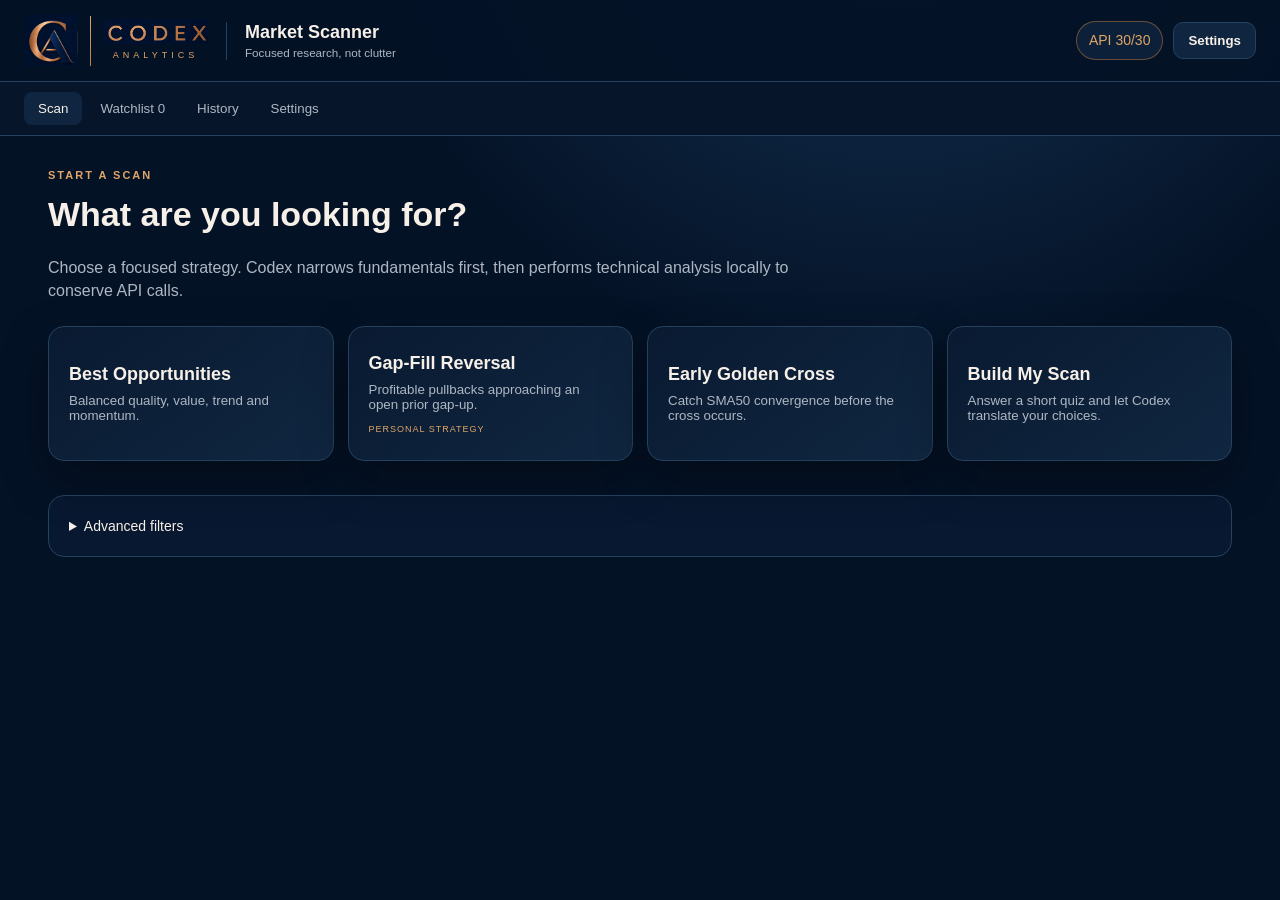
==== commit 53d4fbfd: "V3 - Introducing New Custom Scans" ====
--- a/index.html
+++ b/index.html
@@ -1,187 +1,16 @@
-<!doctype html>
-<html lang="en">
-<head>
-  <meta charset="utf-8" />
-  <meta name="viewport" content="width=device-width, initial-scale=1" />
-  <meta name="theme-color" content="#ED1849" />
-  <title>Girls Inc. PDF Workbench</title>
-  <link rel="stylesheet" href="styles.css" />
-</head>
-<body>
-  <header class="app-header">
-    <div class="brand-lockup">
-      <div class="brand-mark">
-        <img src="[data-uri]" alt="Girls Inc. of Columbus &amp; Phenix-Russell logo" decoding="async" />
-      </div>
-      <div class="brand-copy">
-        <div class="org-name">Girls Inc. of Columbus &amp; Phenix-Russell</div>
-        <h1>PDF Workbench</h1>
-        <p>Arrange, split, rotate, remove, and rebuild PDFs entirely in your browser.</p>
-      </div>
-    </div>
-    <div class="privacy-pill"><span class="privacy-dot"></span>Local browser processing</div>
-  </header>
-
-  <main>
-    <section class="mission-strip" aria-label="Girls Inc. mission">
-      <span>STRONG</span><i></i><span>SMART</span><i></i><span>BOLD</span>
-    </section>
-
-    <section class="toolbar card">
-      <label class="upload-btn">
-        <input id="fileInput" type="file" accept="application/pdf,.pdf" multiple hidden />
-        Add PDF files
-      </label>
-      <button id="undoBtn" class="secondary" disabled>↶ Undo</button>
-      <button id="redoBtn" class="secondary" disabled>↷ Redo</button>
-      <button id="selectAllBtn" class="secondary">Select all</button>
-      <button id="clearSelectionBtn" class="secondary">Clear selection</button>
-      <button id="rotateLeftBtn" class="secondary">↶ Rotate</button>
-      <button id="rotateRightBtn" class="secondary">↷ Rotate</button>
-      <button id="deleteBtn" class="danger">Delete selected</button>
-      <button id="resetArrangementBtn" class="secondary">Reset arrangement</button>
-      <button id="clearProjectBtn" class="danger">Clear project</button>
-    </section>
-
-    <section id="dropZone" class="drop-zone card">
-      <div class="drop-inner">
-        <div class="drop-icon">PDF</div>
-        <strong>Drop PDF files here</strong>
-        <span>or use “Add PDF files” above</span>
-      </div>
-    </section>
-
-    <section class="status-row">
-      <div id="statusText">No PDFs loaded.</div>
-      <div id="selectionText">0 selected</div>
-    </section>
-
-    <section id="sourceSection" class="source-section card hidden">
-      <div class="section-head">
-        <div>
-          <div class="feature-kicker">SOURCE PDFs</div>
-          <h2>Order whole PDFs first</h2>
-          <p>Drag PDF cards to reorganize entire documents. Expand a card to inspect its pages.</p>
-        </div>
-      </div>
-      <div id="sourceList" class="source-list"></div>
-    </section>
-
-    <section id="workspace" class="workspace card hidden">
-      <div class="workspace-head">
-        <div>
-          <h2>Arrange pages</h2>
-          <p>Drag individual pages, move selections by page number, or drop an entire PDF between pages.</p>
-        </div>
-        <button id="downloadArrangedBtn" class="primary">Download arranged PDF</button>
-      </div>
-
-      <div class="navigator-bar">
-        <div class="nav-group">
-          <label for="goToPageInput">Go to page</label>
-          <input id="goToPageInput" type="number" min="1" inputmode="numeric" placeholder="#" />
-          <button id="goToPageBtn" class="secondary">Go</button>
-        </div>
-        <div class="nav-group grow">
-          <label for="moveTargetInput">Move selected</label>
-          <select id="moveModeSelect">
-            <option value="before">before page</option>
-            <option value="after">after page</option>
-          </select>
-          <input id="moveTargetInput" type="number" min="1" inputmode="numeric" placeholder="#" />
-          <button id="moveSelectedBtn" class="secondary">Move</button>
-        </div>
-        <div class="shortcut-hint">Click • Ctrl+Click • Shift+Click</div>
-      </div>
-
-      <div id="pageGrid" class="page-grid"></div>
-    </section>
-
-    <section id="splitSection" class="split-grid hidden">
-      <article class="card split-card">
-        <div class="feature-kicker">EXTRACT</div>
-        <h2>Extract selected pages</h2>
-        <p>Creates one PDF containing only the currently selected pages, in the current arranged order.</p>
-        <button id="extractSelectedBtn" class="primary">Download selected pages</button>
-      </article>
-      <article class="card split-card">
-        <div class="feature-kicker">SPLIT</div>
-        <h2>Split selected pages</h2>
-        <p>Creates one PDF per selected page and packages them into a ZIP file.</p>
-        <button id="splitSelectedBtn" class="primary">Download selected pages as ZIP</button>
-      </article>
-      <article class="card split-card ranges-card">
-        <div class="feature-kicker">RANGES</div>
-        <h2>Split by ranges</h2>
-        <p>Use arranged page numbers. Separate output files with semicolons.</p>
-        <div class="examples">Example: <code>1-3; 4-6; 7,9,11-13</code></div>
-        <input id="rangeInput" type="text" placeholder="1-3; 4-6; 7,9,11-13" />
-        <button id="splitRangesBtn" class="primary">Download range PDFs as ZIP</button>
-      </article>
-    </section>
-
-    <footer class="app-footer">
-      <div>Girls Inc. of Columbus &amp; Phenix-Russell</div>
-      <div>Files remain on your device during processing.</div>
-    </footer>
-  </main>
-
-  <template id="sourceCardTemplate">
-    <article class="source-card" draggable="true">
-      <div class="source-card-top">
-        <div class="source-preview"><canvas></canvas></div>
-        <div class="source-card-copy">
-          <div class="source-file-name"></div>
-          <div class="source-page-count"></div>
-          <div class="source-drag-hint">Drag whole PDF</div>
-        </div>
-        <button class="source-expand-btn secondary" type="button">Expand</button>
-      </div>
-      <div class="source-expanded hidden"></div>
-    </article>
-  </template>
-
-  <template id="pageCardTemplate">
-    <article class="page-card" tabindex="0">
-      <div class="index-badge"></div>
-      <button class="select-toggle" type="button" title="Select page" aria-label="Select page"></button>
-      <div class="thumb-wrap"><canvas></canvas></div>
-      <div class="page-meta">
-        <div class="source-name"></div>
-        <div class="source-page"></div>
-      </div>
-      <div class="mini-actions">
-        <button class="mini-rotate-left" type="button" title="Rotate left">↶</button>
-        <button class="mini-rotate-right" type="button" title="Rotate right">↷</button>
-        <button class="mini-delete" type="button" title="Remove page">✕</button>
-      </div>
-    </article>
-  </template>
-
-  <div id="filenameModal" class="modal-backdrop hidden" role="dialog" aria-modal="true" aria-labelledby="filenameModalTitle">
-    <div class="filename-modal">
-      <div class="modal-brand-bar"></div>
-      <div class="modal-content">
-        <div class="modal-kicker">Girls Inc. PDF Workbench</div>
-        <h2 id="filenameModalTitle">Name your download</h2>
-        <p id="filenameModalDescription">Choose a name for the file before downloading.</p>
-        <label class="filename-label" for="filenameInput">File name</label>
-        <div class="filename-field">
-          <input id="filenameInput" type="text" autocomplete="off" spellcheck="false" />
-          <span id="filenameExtension" class="filename-extension">.pdf</span>
-        </div>
-        <div id="filenameHint" class="filename-hint">The extension will be added automatically.</div>
-        <div class="modal-actions">
-          <button id="filenameCancelBtn" class="secondary" type="button">Cancel</button>
-          <button id="filenameConfirmBtn" class="primary" type="button">Download</button>
-        </div>
-      </div>
-    </div>
-  </div>
-
-  <div id="toast" class="toast" role="status" aria-live="polite"></div>
-
-  <script src="https://cdn.jsdelivr.net/npm/jszip@3.10.1/dist/jszip.min.js"></script>
-  <script type="module" src="app.js"></script>
-</body>
-</html>
+<!doctype html><html lang="en"><head><meta charset="utf-8"><meta name="viewport" content="width=device-width,initial-scale=1"><title>Codex Analytics | Market Scanner</title><link rel="stylesheet" href="styles.css"></head><body>
+<header class="topbar"><div class="brand"><img src="codex-ca.png" class="ca"><span class="brandline"></span><div><img src="codex-word.png" class="word"><div class="analytics">ANALYTICS</div></div></div><div class="pipe"></div><div class="tool"><b>Market Scanner</b><small>Focused research, not clutter</small></div><div class="spacer"></div><div class="budget" id="budgetChip">API 30/30</div><button class="btn ghost" data-nav="settings">Settings</button></header>
+<nav class="nav"><button class="active" data-nav="scan">Scan</button><button data-nav="watchlist">Watchlist <span id="watchCount">0</span></button><button data-nav="history">History</button><button data-nav="settings">Settings</button></nav>
+<main>
+<section id="scanView" class="view active"><div id="builder" class="builder"><div class="hero"><span class="kicker">START A SCAN</span><h1>What are you looking for?</h1><p>Choose a focused strategy. Codex narrows fundamentals first, then performs technical analysis locally to conserve API calls.</p></div>
+<div class="mode-grid"><button class="mode-card" data-mode="best"><b>Best Opportunities</b><span>Balanced quality, value, trend and momentum.</span></button><button class="mode-card featured" data-mode="gap"><b>Gap-Fill Reversal</b><span>Profitable pullbacks approaching an open prior gap-up.</span></button><button class="mode-card" data-mode="early"><b>Early Golden Cross</b><span>Catch SMA50 convergence before the cross occurs.</span></button><button class="mode-card" data-mode="custom"><b>Build My Scan</b><span>Answer a short quiz and let Codex translate your choices.</span></button></div>
+<div id="savedProfiles" class="saved-profiles"></div><div id="quizPanel" class="panel hidden"></div><details class="advanced"><summary>Advanced filters</summary><div class="form-grid">
+<label>Min price <input id="minPrice" type="number" value="2" step=".01"></label><label>Min market cap ($M) <input id="minMarketCap" type="number" value="100"></label><label>Max P/E <input id="maxPE" type="number" placeholder="Any"></label><label>Min avg volume <input id="minAvgVolume" type="number" value="100000"></label><label>Max beta <input id="maxBeta" type="number" step=".1" placeholder="Any"></label><label>Min ROE % <input id="minROE" type="number" step=".1" placeholder="Any"></label><label>Positive FCF <select id="fcf"><option value="any">Not required</option><option value="positive">Required</option></select></label><label>Dividend <select id="dividend"><option value="any">Any</option><option value="yes">Payer only</option></select></label></div></details>
+<div id="scanSummary" class="scan-summary hidden"></div></div>
+<div id="runArea" class="hidden"><div class="results-head"><div><button class="link" id="newScan">← New scan</button><h2 id="resultTitle">Results</h2><p id="statusText"></p></div><div class="actions"><select id="resultGroup"><option value="match">Matches</option><option value="near">Near Matches</option><option value="all">All Analyzed</option></select><button class="btn ghost" id="exportBtn">Export CSV</button></div></div><div class="progress"><span id="progressBar"></span></div><div id="resultCards" class="result-cards"></div></div></section>
+<section id="watchlistView" class="view"><div class="page-title"><span class="kicker">SAVED RESEARCH</span><h1>Watchlist</h1><p>Stocks you want to revisit without rediscovering them from scratch.</p></div><div id="watchlistCards" class="result-cards"></div></section>
+<section id="historyView" class="view"><div class="page-title"><span class="kicker">RECENT ACTIVITY</span><h1>Scan History</h1><p>Your recent scan configurations and match counts are stored locally on this device.</p></div><div id="historyList" class="history-list"></div></section>
+<section id="settingsView" class="view"><div class="page-title"><span class="kicker">SETTINGS</span><h1>Business Quant</h1></div><div class="panel settings"><label>API key <input id="apiKey" type="password" placeholder="Paste your Business Quant key"></label><div class="row"><button class="btn primary" id="saveKey">Save & Test</button><button class="btn ghost" id="clearCache">Clear cached data</button></div><p id="keyStatus" class="muted"></p><hr><h3>Free-tier budget</h3><p>Codex tracks calls made by this browser today. Business Quant may count other calls separately.</p><div class="budget-large" id="budgetLarge"></div></div></section>
+</main>
+<dialog id="detailDialog"><button class="close" id="closeDetail">×</button><div id="detailContent"></div></dialog>
+<script src="api.js"></script><script src="scanner.js"></script><script src="app.js"></script></body></html>
--- a/styles.css
+++ b/styles.css
@@ -1,479 +1,2 @@
-:root {
-  color-scheme: light;
-  --girls-red: #ED1849;
-  --girls-cranberry: #920526;
-  --girls-gray: #949CA1;
-  --girls-blue: #009FB7;
-  --girls-saffron: #FF9C33;
-  --girls-lemon: #EEFF41;
-  --black: #000000;
-  --white: #FFFFFF;
-  --ink: #25262a;
-  --muted: #687078;
-  --bg: #f5f4f2;
-  --panel: #ffffff;
-  --panel-2: #f1f1ef;
-  --border: #deddda;
-  --selected-bg: #fff0f4;
-  --danger-bg: #fff0f3;
-  --shadow: 0 14px 34px rgba(38, 25, 30, .10);
-}
-
-* { box-sizing: border-box; }
-html { scroll-behavior: smooth; }
-body {
-  margin: 0;
-  min-height: 100vh;
-  font-family: Inter, ui-sans-serif, system-ui, -apple-system, BlinkMacSystemFont, "Segoe UI", sans-serif;
-  background:
-    radial-gradient(circle at 12% 0%, rgba(237,24,73,.10), transparent 30rem),
-    radial-gradient(circle at 90% 10%, rgba(0,159,183,.08), transparent 28rem),
-    var(--bg);
-  color: var(--ink);
-}
-button, input { font: inherit; }
-button { cursor: pointer; }
-
-.app-header {
-  display: flex;
-  align-items: center;
-  justify-content: space-between;
-  gap: 1.25rem;
-  padding: 1.7rem clamp(1rem, 4vw, 4rem) 1rem;
-  background: rgba(255,255,255,.82);
-  border-bottom: 1px solid rgba(148,156,161,.35);
-  backdrop-filter: blur(14px);
-}
-.brand-lockup { display: flex; align-items: center; gap: 1rem; min-width: 0; }
-.brand-mark {
-  width: 92px;
-  height: 92px;
-  flex: 0 0 92px;
-  display: grid;
-  place-items: center;
-  overflow: hidden;
-  border-radius: 14px;
-  background: #efefef;
-  box-shadow: 0 10px 24px rgba(38, 25, 30, .12);
-}
-.brand-mark img {
-  display: block;
-  width: 100%;
-  height: 100%;
-  object-fit: contain;
-}
-.brand-copy { min-width: 0; }
-.org-name {
-  color: var(--girls-cranberry);
-  font-size: .82rem;
-  font-weight: 900;
-  letter-spacing: .08em;
-  text-transform: uppercase;
-}
-.app-header h1 { margin: .18rem 0 0; font-size: clamp(1.8rem, 4vw, 2.65rem); letter-spacing: -.04em; }
-.app-header p { margin: .35rem 0 0; color: var(--muted); }
-.privacy-pill {
-  display: inline-flex;
-  align-items: center;
-  gap: .5rem;
-  padding: .62rem .9rem;
-  border: 1px solid var(--border);
-  border-radius: 999px;
-  background: var(--white);
-  color: var(--muted);
-  font-size: .92rem;
-  font-weight: 700;
-  white-space: nowrap;
-}
-.privacy-dot { width: .55rem; height: .55rem; border-radius: 50%; background: var(--girls-blue); box-shadow: 0 0 0 4px rgba(0,159,183,.12); }
-
-main { padding: 0 clamp(1rem, 4vw, 4rem) 3rem; }
-.mission-strip {
-  display: flex;
-  align-items: center;
-  justify-content: center;
-  gap: .8rem;
-  min-height: 42px;
-  color: var(--girls-cranberry);
-  font-size: .76rem;
-  font-weight: 950;
-  letter-spacing: .18em;
-}
-.mission-strip i { width: 5px; height: 5px; border-radius: 50%; background: var(--girls-saffron); }
-.card {
-  background: rgba(255,255,255,.96);
-  border: 1px solid var(--border);
-  border-radius: 18px;
-  box-shadow: var(--shadow);
-}
-.toolbar {
-  display: flex;
-  flex-wrap: wrap;
-  gap: .65rem;
-  padding: .9rem;
-  position: sticky;
-  top: .7rem;
-  z-index: 30;
-  backdrop-filter: blur(18px);
-}
-button, .upload-btn {
-  border: 1px solid var(--border);
-  border-radius: 10px;
-  padding: .72rem .9rem;
-  background: var(--panel-2);
-  color: var(--ink);
-  transition: transform .12s ease, box-shadow .12s ease, border-color .12s ease, filter .12s ease;
-}
-button:hover, .upload-btn:hover { filter: brightness(.985); transform: translateY(-1px); }
-button:focus-visible, input:focus-visible, .upload-btn:focus-within { outline: 3px solid rgba(0,159,183,.25); outline-offset: 2px; }
-.primary, .upload-btn {
-  background: linear-gradient(180deg, #f32959, var(--girls-red));
-  border-color: var(--girls-red);
-  color: var(--white);
-  font-weight: 850;
-  box-shadow: 0 6px 14px rgba(237,24,73,.16);
-}
-.primary:hover, .upload-btn:hover { filter: brightness(.96); }
-.danger { background: var(--danger-bg); border-color: rgba(146,5,38,.20); color: var(--girls-cranberry); font-weight: 750; }
-.secondary { background: #f5f5f3; }
-
-.drop-zone {
-  margin-top: 1rem;
-  min-height: 205px;
-  display: grid;
-  place-items: center;
-  border-style: dashed;
-  border-width: 2px;
-  transition: .15s ease;
-}
-.drop-zone.dragover { border-color: var(--girls-red); background: rgba(237,24,73,.045); transform: translateY(-1px); }
-.drop-inner { text-align: center; display: grid; justify-items: center; gap: .45rem; color: var(--muted); }
-.drop-inner strong { color: var(--ink); font-size: 1.25rem; }
-.drop-icon {
-  width: 58px;
-  height: 58px;
-  display: grid;
-  place-items: center;
-  margin-bottom: .35rem;
-  border-radius: 16px;
-  background: var(--girls-red);
-  color: white;
-  font-size: .8rem;
-  font-weight: 950;
-  letter-spacing: .08em;
-  box-shadow: 0 10px 22px rgba(237,24,73,.18);
-}
-
-.status-row {
-  display: flex;
-  justify-content: space-between;
-  gap: 1rem;
-  padding: .9rem .2rem;
-  color: var(--muted);
-  font-size: .94rem;
-  font-weight: 650;
-}
-
-.workspace { padding: 1rem; }
-.workspace-head { display: flex; align-items: center; justify-content: space-between; gap: 1rem; margin-bottom: 1rem; }
-.workspace-head h2, .split-card h2 { margin: 0; color: var(--ink); }
-.workspace-head p, .split-card p { color: var(--muted); margin: .35rem 0 0; }
-
-.page-grid {
-  display: grid;
-  grid-template-columns: repeat(auto-fill, minmax(180px, 1fr));
-  gap: 1rem;
-  min-height: 120px;
-}
-.page-card {
-  position: relative;
-  background: #fbfbfa;
-  border: 2px solid transparent;
-  border-radius: 14px;
-  overflow: hidden;
-  transition: transform .12s ease, border-color .12s ease, box-shadow .12s ease;
-  user-select: none;
-  box-shadow: 0 4px 14px rgba(0,0,0,.06);
-}
-.page-card:hover { transform: translateY(-2px); box-shadow: 0 12px 24px rgba(40,20,28,.13); }
-.page-card.selected { border-color: var(--girls-red); background: var(--selected-bg); }
-.page-card.sortable-ghost { opacity: .35; }
-.page-card.sortable-drag { transform: rotate(1.2deg) scale(1.02); }
-
-.index-badge {
-  position: absolute;
-  left: .55rem;
-  top: .55rem;
-  z-index: 4;
-  min-width: 2.2rem;
-  height: 2.2rem;
-  display: grid;
-  place-items: center;
-  padding: 0 .55rem;
-  border-radius: 999px;
-  background: rgba(0,0,0,.82);
-  border: 1px solid rgba(255,255,255,.28);
-  color: white;
-  font-weight: 900;
-}
-.select-toggle {
-  position: absolute;
-  right: .55rem;
-  top: .55rem;
-  z-index: 4;
-  width: 2rem;
-  height: 2rem;
-  padding: 0;
-  border-radius: 999px;
-  background: rgba(0,0,0,.78);
-  border-color: rgba(255,255,255,.25);
-  color: white;
-}
-.select-toggle::after { content: "✓"; opacity: 0; font-weight: 900; }
-.page-card.selected .select-toggle { background: var(--girls-red); border-color: var(--girls-red); color: white; }
-.page-card.selected .select-toggle::after { opacity: 1; }
-
-.thumb-wrap {
-  aspect-ratio: .77;
-  display: grid;
-  place-items: center;
-  padding: .75rem;
-  background:
-    linear-gradient(45deg, rgba(0,0,0,.025) 25%, transparent 25%),
-    linear-gradient(-45deg, rgba(0,0,0,.025) 25%, transparent 25%),
-    #ececea;
-  background-size: 18px 18px;
-}
-.thumb-wrap canvas {
-  max-width: 100%;
-  max-height: 100%;
-  background: white;
-  box-shadow: 0 4px 16px rgba(0,0,0,.16);
-}
-.page-meta { padding: .72rem .75rem .35rem; min-height: 4.2rem; }
-.source-name { white-space: nowrap; overflow: hidden; text-overflow: ellipsis; font-weight: 780; }
-.source-page { color: var(--muted); font-size: .9rem; margin-top: .2rem; }
-.mini-actions { display: grid; grid-template-columns: repeat(3, 1fr); gap: .35rem; padding: .35rem .55rem .6rem; }
-.mini-actions button { padding: .48rem; background: white; }
-.mini-delete { color: var(--girls-cranberry); }
-
-.split-grid {
-  display: grid;
-  grid-template-columns: repeat(3, minmax(0,1fr));
-  gap: 1rem;
-  margin-top: 1rem;
-}
-.split-card { padding: 1rem; display: flex; flex-direction: column; gap: .8rem; border-top: 4px solid var(--girls-red); }
-.split-card:nth-child(2) { border-top-color: var(--girls-blue); }
-.split-card:nth-child(3) { border-top-color: var(--girls-saffron); }
-.split-card .primary { margin-top: auto; }
-.feature-kicker { color: var(--girls-cranberry); font-size: .72rem; font-weight: 950; letter-spacing: .16em; }
-.ranges-card input {
-  width: 100%;
-  background: #fbfbfa;
-  border: 1px solid var(--border);
-  color: var(--ink);
-  border-radius: 10px;
-  padding: .8rem;
-}
-.examples { color: var(--muted); font-size: .9rem; }
-code { color: var(--girls-cranberry); background: #fff0f4; border-radius: 5px; padding: .08rem .25rem; }
-
-.app-footer {
-  display: flex;
-  justify-content: space-between;
-  gap: 1rem;
-  margin-top: 1.2rem;
-  padding: .7rem .15rem;
-  color: var(--muted);
-  font-size: .82rem;
-}
-
-.modal-backdrop {
-  position: fixed;
-  inset: 0;
-  z-index: 200;
-  display: grid;
-  place-items: center;
-  padding: 1rem;
-  background: rgba(20, 9, 13, .58);
-  backdrop-filter: blur(6px);
-}
-.filename-modal {
-  width: min(500px, 100%);
-  overflow: hidden;
-  border-radius: 20px;
-  background: white;
-  box-shadow: 0 28px 70px rgba(0,0,0,.28);
-}
-.modal-brand-bar { height: 8px; background: linear-gradient(90deg, var(--girls-red) 0 48%, var(--girls-saffron) 48% 64%, var(--girls-blue) 64% 80%, var(--girls-cranberry) 80% 100%); }
-.modal-content { padding: 1.35rem; }
-.modal-kicker { color: var(--girls-red); font-size: .72rem; font-weight: 950; letter-spacing: .14em; text-transform: uppercase; }
-.filename-modal h2 { margin: .35rem 0 .3rem; font-size: 1.55rem; }
-.filename-modal p { margin: 0 0 1.2rem; color: var(--muted); }
-.filename-label { display: block; margin-bottom: .4rem; font-size: .86rem; font-weight: 850; }
-.filename-field {
-  display: flex;
-  align-items: stretch;
-  overflow: hidden;
-  border: 1px solid var(--border);
-  border-radius: 11px;
-  background: #fbfbfa;
-}
-.filename-field:focus-within { border-color: var(--girls-blue); box-shadow: 0 0 0 3px rgba(0,159,183,.12); }
-.filename-field input {
-  min-width: 0;
-  flex: 1;
-  border: 0;
-  outline: 0;
-  padding: .85rem;
-  background: transparent;
-  color: var(--ink);
-}
-.filename-extension {
-  display: grid;
-  place-items: center;
-  padding: 0 .85rem;
-  border-left: 1px solid var(--border);
-  background: #f1f1ef;
-  color: var(--muted);
-  font-weight: 800;
-}
-.filename-hint { margin-top: .4rem; color: var(--muted); font-size: .8rem; }
-.modal-actions { display: flex; justify-content: flex-end; gap: .65rem; margin-top: 1.25rem; }
-
-.toast {
-  position: fixed;
-  right: 1rem;
-  bottom: 1rem;
-  max-width: min(420px, calc(100vw - 2rem));
-  padding: .8rem 1rem;
-  border-radius: 12px;
-  background: #251017;
-  border: 1px solid rgba(237,24,73,.35);
-  color: white;
-  box-shadow: var(--shadow);
-  opacity: 0;
-  transform: translateY(12px);
-  pointer-events: none;
-  transition: .2s ease;
-  z-index: 300;
-}
-.toast.show { opacity: 1; transform: translateY(0); }
-.hidden { display: none !important; }
-
-@media (max-width: 900px) {
-  .app-header, .workspace-head { align-items: flex-start; flex-direction: column; }
-  .privacy-pill { align-self: flex-start; }
-  .split-grid { grid-template-columns: 1fr; }
-  .page-grid { grid-template-columns: repeat(auto-fill, minmax(145px, 1fr)); }
-}
-
-@media (max-width: 560px) {
-  .brand-mark { width: 66px; height: 66px; flex-basis: 66px; border-radius: 16px; }
-  .brand-girls { font-size: .95rem; }
-  .brand-inc { font-size: 1.35rem; }
-  .org-name { font-size: .7rem; }
-  .app-header h1 { font-size: 1.65rem; }
-  .app-footer { flex-direction: column; }
-  .modal-actions { display: grid; grid-template-columns: 1fr 1fr; }
-}
-
-/* v5: whole-PDF workspace, navigation, history, and large-document controls */
-button:disabled { opacity: .45; cursor: not-allowed; transform: none !important; }
-.source-section { padding: 1rem; margin-bottom: 1rem; }
-.section-head { display:flex; align-items:flex-start; justify-content:space-between; gap:1rem; margin-bottom:.9rem; }
-.section-head h2 { margin:.2rem 0 0; }
-.section-head p { margin:.35rem 0 0; color:var(--muted); }
-.source-list {
-  display:flex;
-  gap:.85rem;
-  overflow-x:auto;
-  padding:.2rem .15rem .7rem;
-  scroll-snap-type:x proximity;
-}
-.source-card {
-  flex:0 0 300px;
-  border:1px solid var(--border);
-  border-radius:14px;
-  background:#fbfbfa;
-  box-shadow:0 4px 14px rgba(0,0,0,.05);
-  scroll-snap-align:start;
-  cursor:grab;
-  overflow:hidden;
-}
-.source-card:active { cursor:grabbing; }
-.source-card.sortable-ghost { opacity:.35; }
-.source-card.sortable-drag { box-shadow:0 18px 34px rgba(40,20,28,.2); }
-.source-card.source-native-drag { opacity:.6; }
-.source-card-top { display:grid; grid-template-columns:68px minmax(0,1fr) auto; align-items:center; gap:.7rem; padding:.7rem; }
-.source-preview { width:68px; height:84px; display:grid; place-items:center; background:#ececea; border-radius:8px; overflow:hidden; }
-.source-preview canvas { max-width:100%; max-height:100%; background:#fff; box-shadow:0 2px 8px rgba(0,0,0,.12); }
-.source-card-copy { min-width:0; }
-.source-file-name { font-weight:850; white-space:nowrap; overflow:hidden; text-overflow:ellipsis; }
-.source-page-count { color:var(--muted); font-size:.86rem; margin-top:.2rem; }
-.source-drag-hint { color:var(--girls-cranberry); font-size:.72rem; font-weight:850; text-transform:uppercase; letter-spacing:.08em; margin-top:.35rem; }
-.source-expand-btn { padding:.5rem .65rem; font-size:.82rem; }
-.source-expanded { border-top:1px solid var(--border); padding:.7rem; background:#f4f4f2; }
-.source-thumb-grid { display:grid; grid-template-columns:repeat(4, minmax(0,1fr)); gap:.45rem; }
-.source-thumb { position:relative; min-width:0; }
-.source-thumb-box { aspect-ratio:.77; display:grid; place-items:center; background:#e5e5e2; border-radius:6px; overflow:hidden; }
-.source-thumb-box canvas { max-width:100%; max-height:100%; background:white; }
-.source-thumb-label { text-align:center; font-size:.68rem; color:var(--muted); margin-top:.15rem; }
-.source-thumb.removed { opacity:.42; }
-.source-thumb.removed::after { content:"Removed"; position:absolute; inset:5px 4px auto; border-radius:999px; padding:.12rem .3rem; background:var(--girls-cranberry); color:#fff; font-size:.58rem; text-align:center; }
-
-.navigator-bar {
-  display:flex;
-  flex-wrap:wrap;
-  align-items:end;
-  gap:.75rem;
-  padding:.8rem;
-  margin-bottom:1rem;
-  border:1px solid var(--border);
-  border-radius:12px;
-  background:#f7f7f5;
-}
-.nav-group { display:flex; align-items:end; gap:.45rem; flex-wrap:wrap; }
-.nav-group.grow { flex:1; }
-.nav-group label { align-self:center; font-size:.84rem; font-weight:850; color:var(--muted); }
-.nav-group input { width:84px; }
-.nav-group input, .nav-group select {
-  border:1px solid var(--border);
-  border-radius:9px;
-  background:white;
-  padding:.65rem .7rem;
-  color:var(--ink);
-}
-.shortcut-hint { margin-left:auto; color:var(--muted); font-size:.78rem; font-weight:700; align-self:center; }
-.page-card.page-jump-highlight { animation:pageJump 1.3s ease; }
-@keyframes pageJump { 0%,100% { box-shadow:0 4px 14px rgba(0,0,0,.06); } 35% { box-shadow:0 0 0 5px rgba(0,159,183,.28),0 16px 34px rgba(0,159,183,.22); } }
-
-.pdf-insertion-marker {
-  min-height:120px;
-  border:3px dashed var(--girls-red);
-  border-radius:14px;
-  display:grid;
-  place-items:center;
-  padding:.85rem;
-  background:rgba(237,24,73,.08);
-  color:var(--girls-cranberry);
-  font-weight:950;
-  text-align:center;
-  box-shadow:0 0 0 4px rgba(237,24,73,.06);
-}
-.pdf-insertion-marker span { display:block; font-size:.76rem; letter-spacing:.06em; text-transform:uppercase; }
-.page-card.drag-group-member { outline:3px solid rgba(237,24,73,.18); }
-.lazy-placeholder { opacity:.65; }
-
-@media (max-width:700px) {
-  .source-card { flex-basis:260px; }
-  .source-card-top { grid-template-columns:58px minmax(0,1fr); }
-  .source-preview { width:58px; height:72px; }
-  .source-expand-btn { grid-column:1/-1; }
-  .navigator-bar { align-items:stretch; }
-  .nav-group, .nav-group.grow { width:100%; flex:1 1 100%; }
-  .shortcut-hint { width:100%; margin-left:0; }
-}
-.source-card.source-drop-before { box-shadow: inset 6px 0 0 var(--girls-red), 0 4px 14px rgba(0,0,0,.05); }
-.source-card.source-drop-after { box-shadow: inset -6px 0 0 var(--girls-red), 0 4px 14px rgba(0,0,0,.05); }
+:root{--bg:#041226;--panel:#091a31;--panel2:#102640;--line:#24425e;--text:#f6f0e8;--muted:#aeb7c3;--accent:#c17b3d;--accent2:#e0a568;--ok:#7fc49a;--danger:#d78585;--shadow:0 18px 45px rgba(0,0,0,.34)}*{box-sizing:border-box}body{margin:0;background:radial-gradient(circle at 70% -20%,#17375a 0,transparent 40%),var(--bg);color:var(--text);font:14px/1.45 Inter,Segoe UI,Arial,sans-serif;min-height:100vh}.topbar{height:82px;display:flex;align-items:center;padding:12px 24px;border-bottom:1px solid var(--line);background:rgba(4,18,38,.94);position:sticky;top:0;z-index:10}.brand{display:flex;align-items:center;gap:12px}.ca{width:54px;height:54px;object-fit:contain}.word{width:105px}.brandline{height:50px;width:1px;background:linear-gradient(var(--accent2),var(--accent))}.analytics{font-size:9px;letter-spacing:4px;text-align:center;color:var(--accent2)}.pipe{height:38px;width:1px;background:var(--line);margin:0 18px}.tool{display:flex;flex-direction:column}.tool b{font-size:18px}.tool small,.muted{color:var(--muted)}.spacer{flex:1}.budget,.budget-large{border:1px solid rgba(193,123,61,.5);background:#0c2039;color:var(--accent2);padding:8px 12px;border-radius:999px;margin-right:10px}.budget-large{display:inline-block;font-size:18px}.nav{display:flex;gap:4px;padding:10px 24px;border-bottom:1px solid var(--line);background:#06152a}.nav button{background:none;border:0;color:var(--muted);padding:9px 14px;border-radius:8px;cursor:pointer}.nav button.active{background:var(--panel2);color:var(--text)}main{max-width:1240px;margin:auto;padding:28px}.view{display:none}.view.active{display:block}.hero,.page-title{max-width:760px;margin-bottom:24px}.kicker{color:var(--accent2);font-size:11px;font-weight:800;letter-spacing:2px}h1{font-size:34px;margin:6px 0}h2{margin:4px 0}.hero p,.page-title p{color:var(--muted);font-size:16px}.mode-grid{display:grid;grid-template-columns:repeat(4,1fr);gap:14px}.mode-card{min-height:135px;text-align:left;padding:20px;border-radius:16px;border:1px solid var(--line);background:linear-gradient(145deg,var(--panel),var(--panel2));color:var(--text);cursor:pointer;box-shadow:var(--shadow)}.mode-card:hover,.mode-card.selected{border-color:var(--accent);transform:translateY(-2px)}.mode-card.featured:after{content:'PERSONAL STRATEGY';display:block;margin-top:12px;color:var(--accent2);font-size:9px;letter-spacing:1px}.mode-card b{display:block;font-size:18px;margin-bottom:8px}.mode-card span{color:var(--muted)}.panel,.advanced,.scan-summary{margin-top:18px;background:rgba(9,26,49,.88);border:1px solid var(--line);border-radius:16px;padding:20px}.hidden{display:none!important}.quiz-step{margin-bottom:22px}.quiz-step h3{margin:0 0 10px}.choices{display:flex;gap:8px;flex-wrap:wrap}.choice{border:1px solid var(--line);background:#07182e;color:var(--text);border-radius:10px;padding:10px 13px;cursor:pointer}.choice.on{border-color:var(--accent2);background:#182f49}.form-grid{display:grid;grid-template-columns:repeat(4,1fr);gap:12px;margin-top:14px}label{display:flex;flex-direction:column;gap:6px;color:var(--muted)}input,select{background:#06152a;border:1px solid var(--line);color:var(--text);border-radius:9px;padding:10px;width:100%}.btn{border:0;border-radius:10px;padding:10px 14px;cursor:pointer;font-weight:700}.btn.primary{background:linear-gradient(135deg,var(--accent),var(--accent2));color:#07111f}.btn.ghost{background:var(--panel2);border:1px solid var(--line);color:var(--text)}.link{background:0;border:0;color:var(--accent2);cursor:pointer;padding:0}.scan-summary{display:flex;justify-content:space-between;gap:20px;align-items:center}.summary-tags{display:flex;gap:7px;flex-wrap:wrap}.tag{background:#132c48;border:1px solid var(--line);padding:5px 8px;border-radius:999px;color:#d8e1eb;font-size:12px}.results-head{display:flex;justify-content:space-between;align-items:end;margin-bottom:14px}.actions,.row{display:flex;gap:8px;align-items:center}.progress{height:4px;background:#112b45;border-radius:10px;overflow:hidden;margin-bottom:16px}.progress span{display:block;height:100%;width:0;background:linear-gradient(90deg,var(--accent),var(--accent2))}.result-cards{display:grid;gap:10px}.stock-card{display:grid;grid-template-columns:1.3fr .65fr .8fr .8fr .8fr 1fr auto;align-items:center;gap:12px;padding:14px 16px;border:1px solid var(--line);background:var(--panel);border-radius:14px}.stock-card:hover{border-color:#3a5c7a}.ticker{font-size:18px;font-weight:900}.company{color:var(--muted);font-size:12px}.score{font-size:22px;font-weight:900;color:var(--accent2)}.metric small{display:block;color:var(--muted);font-size:10px;text-transform:uppercase}.metric b{font-size:14px}.pill{border-radius:999px;padding:5px 8px;font-size:11px;display:inline-block}.pill.good{background:#17392d;color:#a7e4bd}.pill.warn{background:#493617;color:#f0cf8d}.watch{font-size:21px;background:0;border:0;color:var(--accent2);cursor:pointer}.history-item{background:var(--panel);border:1px solid var(--line);border-radius:14px;padding:15px;margin-bottom:10px;display:flex;justify-content:space-between}.settings{max-width:680px}.settings hr{border:0;border-top:1px solid var(--line);margin:22px 0}dialog{width:min(930px,94vw);max-height:90vh;overflow:auto;background:var(--panel);color:var(--text);border:1px solid var(--line);border-radius:18px;padding:26px;box-shadow:var(--shadow)}dialog::backdrop{background:rgba(0,0,0,.72)}.close{float:right;border:0;background:0;color:var(--muted);font-size:28px;cursor:pointer}.detail-grid{display:grid;grid-template-columns:repeat(3,1fr);gap:10px}.detail-box{background:#07182e;border:1px solid var(--line);border-radius:12px;padding:12px}.score-grid{display:grid;grid-template-columns:repeat(6,1fr);gap:8px;margin:16px 0}.subscore{background:#07182e;padding:10px;border-radius:10px;text-align:center}.subscore b{display:block;font-size:20px;color:var(--accent2)}.why{background:#0b2038;border-left:3px solid var(--accent);padding:14px;border-radius:8px;margin:15px 0}.checks{display:grid;grid-template-columns:1fr 1fr;gap:6px}.ok{color:var(--ok)}.bad{color:var(--danger)}canvas{width:100%;height:240px;background:#06152a;border:1px solid var(--line);border-radius:12px}.empty{color:var(--muted);padding:35px;text-align:center;border:1px dashed var(--line);border-radius:14px}@media(max-width:900px){.mode-grid{grid-template-columns:1fr 1fr}.form-grid{grid-template-columns:1fr 1fr}.stock-card{grid-template-columns:1fr 1fr 1fr}.stock-card .metric:nth-child(n+5){display:none}.score-grid{grid-template-columns:repeat(3,1fr)}.tool{display:none}}@media(max-width:560px){main{padding:18px}.mode-grid{grid-template-columns:1fr}.topbar{padding:10px 14px}.brand .word,.analytics,.brandline{display:none}.form-grid{grid-template-columns:1fr}.scan-summary,.results-head{align-items:stretch;flex-direction:column}.stock-card{grid-template-columns:1.5fr .7fr .7fr}.budget{font-size:11px}.nav{padding:8px}.detail-grid{grid-template-columns:1fr}.score-grid{grid-template-columns:repeat(2,1fr)}}
+.saved-profiles{display:flex;gap:8px;flex-wrap:wrap;margin:16px 0}.profile-chip{border:1px solid var(--line);background:#07182e;color:var(--text);border-radius:999px;padding:8px 11px;cursor:pointer}.profile-chip:hover{border-color:var(--accent)}
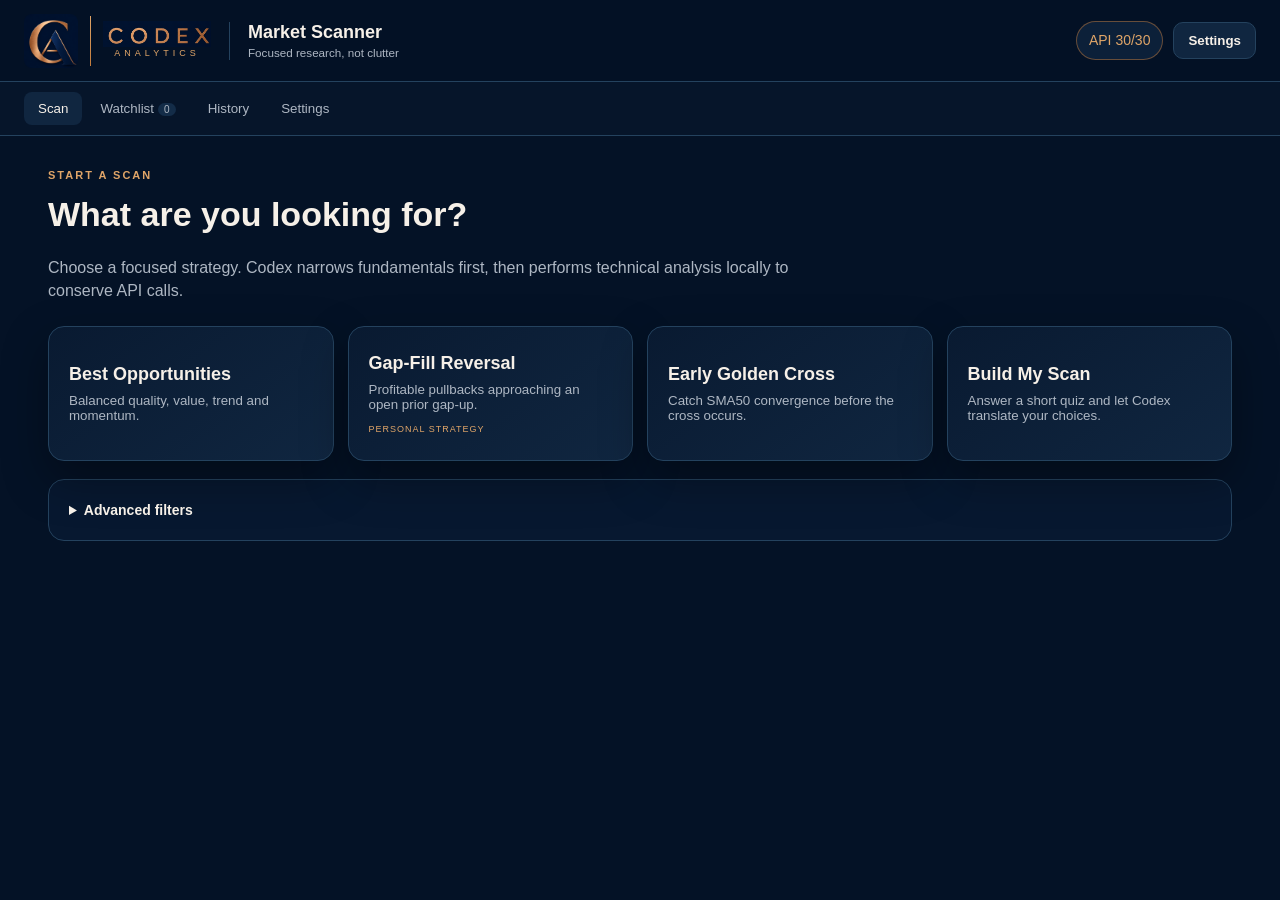
==== commit 00b43b6b: "V3 Patch" ====
--- a/index.html
+++ b/index.html
@@ -1,16 +1,118 @@
-<!doctype html><html lang="en"><head><meta charset="utf-8"><meta name="viewport" content="width=device-width,initial-scale=1"><title>Codex Analytics | Market Scanner</title><link rel="stylesheet" href="styles.css"></head><body>
-<header class="topbar"><div class="brand"><img src="codex-ca.png" class="ca"><span class="brandline"></span><div><img src="codex-word.png" class="word"><div class="analytics">ANALYTICS</div></div></div><div class="pipe"></div><div class="tool"><b>Market Scanner</b><small>Focused research, not clutter</small></div><div class="spacer"></div><div class="budget" id="budgetChip">API 30/30</div><button class="btn ghost" data-nav="settings">Settings</button></header>
-<nav class="nav"><button class="active" data-nav="scan">Scan</button><button data-nav="watchlist">Watchlist <span id="watchCount">0</span></button><button data-nav="history">History</button><button data-nav="settings">Settings</button></nav>
-<main>
-<section id="scanView" class="view active"><div id="builder" class="builder"><div class="hero"><span class="kicker">START A SCAN</span><h1>What are you looking for?</h1><p>Choose a focused strategy. Codex narrows fundamentals first, then performs technical analysis locally to conserve API calls.</p></div>
-<div class="mode-grid"><button class="mode-card" data-mode="best"><b>Best Opportunities</b><span>Balanced quality, value, trend and momentum.</span></button><button class="mode-card featured" data-mode="gap"><b>Gap-Fill Reversal</b><span>Profitable pullbacks approaching an open prior gap-up.</span></button><button class="mode-card" data-mode="early"><b>Early Golden Cross</b><span>Catch SMA50 convergence before the cross occurs.</span></button><button class="mode-card" data-mode="custom"><b>Build My Scan</b><span>Answer a short quiz and let Codex translate your choices.</span></button></div>
-<div id="savedProfiles" class="saved-profiles"></div><div id="quizPanel" class="panel hidden"></div><details class="advanced"><summary>Advanced filters</summary><div class="form-grid">
-<label>Min price <input id="minPrice" type="number" value="2" step=".01"></label><label>Min market cap ($M) <input id="minMarketCap" type="number" value="100"></label><label>Max P/E <input id="maxPE" type="number" placeholder="Any"></label><label>Min avg volume <input id="minAvgVolume" type="number" value="100000"></label><label>Max beta <input id="maxBeta" type="number" step=".1" placeholder="Any"></label><label>Min ROE % <input id="minROE" type="number" step=".1" placeholder="Any"></label><label>Positive FCF <select id="fcf"><option value="any">Not required</option><option value="positive">Required</option></select></label><label>Dividend <select id="dividend"><option value="any">Any</option><option value="yes">Payer only</option></select></label></div></details>
-<div id="scanSummary" class="scan-summary hidden"></div></div>
-<div id="runArea" class="hidden"><div class="results-head"><div><button class="link" id="newScan">← New scan</button><h2 id="resultTitle">Results</h2><p id="statusText"></p></div><div class="actions"><select id="resultGroup"><option value="match">Matches</option><option value="near">Near Matches</option><option value="all">All Analyzed</option></select><button class="btn ghost" id="exportBtn">Export CSV</button></div></div><div class="progress"><span id="progressBar"></span></div><div id="resultCards" class="result-cards"></div></div></section>
-<section id="watchlistView" class="view"><div class="page-title"><span class="kicker">SAVED RESEARCH</span><h1>Watchlist</h1><p>Stocks you want to revisit without rediscovering them from scratch.</p></div><div id="watchlistCards" class="result-cards"></div></section>
-<section id="historyView" class="view"><div class="page-title"><span class="kicker">RECENT ACTIVITY</span><h1>Scan History</h1><p>Your recent scan configurations and match counts are stored locally on this device.</p></div><div id="historyList" class="history-list"></div></section>
-<section id="settingsView" class="view"><div class="page-title"><span class="kicker">SETTINGS</span><h1>Business Quant</h1></div><div class="panel settings"><label>API key <input id="apiKey" type="password" placeholder="Paste your Business Quant key"></label><div class="row"><button class="btn primary" id="saveKey">Save & Test</button><button class="btn ghost" id="clearCache">Clear cached data</button></div><p id="keyStatus" class="muted"></p><hr><h3>Free-tier budget</h3><p>Codex tracks calls made by this browser today. Business Quant may count other calls separately.</p><div class="budget-large" id="budgetLarge"></div></div></section>
-</main>
-<dialog id="detailDialog"><button class="close" id="closeDetail">×</button><div id="detailContent"></div></dialog>
-<script src="api.js"></script><script src="scanner.js"></script><script src="app.js"></script></body></html>
+<!doctype html>
+<html lang="en">
+<head>
+  <meta charset="utf-8">
+  <meta name="viewport" content="width=device-width, initial-scale=1">
+  <meta name="theme-color" content="#041226">
+  <title>Codex Analytics | Market Scanner</title>
+  <!-- External stylesheet plus a complete inline fallback. The inline copy keeps GitHub Pages usable even if CSS is stale/missed. -->
+  <link rel="stylesheet" href="./styles.css?v=4.1.1">
+  <style id="codex-style-fallback">:root{--bg:#041226;--panel:#091a31;--panel2:#102640;--line:#24425e;--text:#f6f0e8;--muted:#aeb7c3;--accent:#c17b3d;--accent2:#e0a568;--ok:#7fc49a;--danger:#d78585;--shadow:0 18px 45px rgba(0,0,0,.34)}*{box-sizing:border-box}body{margin:0;background:radial-gradient(circle at 70% -20%,#17375a 0,transparent 40%),var(--bg);color:var(--text);font:14px/1.45 Inter,Segoe UI,Arial,sans-serif;min-height:100vh}.topbar{height:82px;display:flex;align-items:center;padding:12px 24px;border-bottom:1px solid var(--line);background:rgba(4,18,38,.94);position:sticky;top:0;z-index:10}.brand{display:flex;align-items:center;gap:12px}.ca{width:54px;height:54px;object-fit:contain}.word{width:105px}.brandline{height:50px;width:1px;background:linear-gradient(var(--accent2),var(--accent))}.analytics{font-size:9px;letter-spacing:4px;text-align:center;color:var(--accent2)}.pipe{height:38px;width:1px;background:var(--line);margin:0 18px}.tool{display:flex;flex-direction:column}.tool b{font-size:18px}.tool small,.muted{color:var(--muted)}.spacer{flex:1}.budget,.budget-large{border:1px solid rgba(193,123,61,.5);background:#0c2039;color:var(--accent2);padding:8px 12px;border-radius:999px;margin-right:10px}.budget-large{display:inline-block;font-size:18px}.nav{display:flex;gap:4px;padding:10px 24px;border-bottom:1px solid var(--line);background:#06152a}.nav button{background:none;border:0;color:var(--muted);padding:9px 14px;border-radius:8px;cursor:pointer}.nav button.active{background:var(--panel2);color:var(--text)}main{max-width:1240px;margin:auto;padding:28px}.view{display:none}.view.active{display:block}.hero,.page-title{max-width:760px;margin-bottom:24px}.kicker{color:var(--accent2);font-size:11px;font-weight:800;letter-spacing:2px}h1{font-size:34px;margin:6px 0}h2{margin:4px 0}.hero p,.page-title p{color:var(--muted);font-size:16px}.mode-grid{display:grid;grid-template-columns:repeat(4,1fr);gap:14px}.mode-card{min-height:135px;text-align:left;padding:20px;border-radius:16px;border:1px solid var(--line);background:linear-gradient(145deg,var(--panel),var(--panel2));color:var(--text);cursor:pointer;box-shadow:var(--shadow)}.mode-card:hover,.mode-card.selected{border-color:var(--accent);transform:translateY(-2px)}.mode-card.featured:after{content:'PERSONAL STRATEGY';display:block;margin-top:12px;color:var(--accent2);font-size:9px;letter-spacing:1px}.mode-card b{display:block;font-size:18px;margin-bottom:8px}.mode-card span{color:var(--muted)}.panel,.advanced,.scan-summary{margin-top:18px;background:rgba(9,26,49,.88);border:1px solid var(--line);border-radius:16px;padding:20px}.hidden{display:none!important}.quiz-step{margin-bottom:22px}.quiz-step h3{margin:0 0 10px}.choices{display:flex;gap:8px;flex-wrap:wrap}.choice{border:1px solid var(--line);background:#07182e;color:var(--text);border-radius:10px;padding:10px 13px;cursor:pointer}.choice.on{border-color:var(--accent2);background:#182f49}.form-grid{display:grid;grid-template-columns:repeat(4,1fr);gap:12px;margin-top:14px}label{display:flex;flex-direction:column;gap:6px;color:var(--muted)}input,select{background:#06152a;border:1px solid var(--line);color:var(--text);border-radius:9px;padding:10px;width:100%}.btn{border:0;border-radius:10px;padding:10px 14px;cursor:pointer;font-weight:700}.btn.primary{background:linear-gradient(135deg,var(--accent),var(--accent2));color:#07111f}.btn.ghost{background:var(--panel2);border:1px solid var(--line);color:var(--text)}.link{background:0;border:0;color:var(--accent2);cursor:pointer;padding:0}.scan-summary{display:flex;justify-content:space-between;gap:20px;align-items:center}.summary-tags{display:flex;gap:7px;flex-wrap:wrap}.tag{background:#132c48;border:1px solid var(--line);padding:5px 8px;border-radius:999px;color:#d8e1eb;font-size:12px}.results-head{display:flex;justify-content:space-between;align-items:end;margin-bottom:14px}.actions,.row{display:flex;gap:8px;align-items:center}.progress{height:4px;background:#112b45;border-radius:10px;overflow:hidden;margin-bottom:16px}.progress span{display:block;height:100%;width:0;background:linear-gradient(90deg,var(--accent),var(--accent2))}.result-cards{display:grid;gap:10px}.stock-card{display:grid;grid-template-columns:1.3fr .65fr .8fr .8fr .8fr 1fr auto;align-items:center;gap:12px;padding:14px 16px;border:1px solid var(--line);background:var(--panel);border-radius:14px}.stock-card:hover{border-color:#3a5c7a}.ticker{font-size:18px;font-weight:900}.company{color:var(--muted);font-size:12px}.score{font-size:22px;font-weight:900;color:var(--accent2)}.metric small{display:block;color:var(--muted);font-size:10px;text-transform:uppercase}.metric b{font-size:14px}.pill{border-radius:999px;padding:5px 8px;font-size:11px;display:inline-block}.pill.good{background:#17392d;color:#a7e4bd}.pill.warn{background:#493617;color:#f0cf8d}.watch{font-size:21px;background:0;border:0;color:var(--accent2);cursor:pointer}.history-item{background:var(--panel);border:1px solid var(--line);border-radius:14px;padding:15px;margin-bottom:10px;display:flex;justify-content:space-between}.settings{max-width:680px}.settings hr{border:0;border-top:1px solid var(--line);margin:22px 0}dialog{width:min(930px,94vw);max-height:90vh;overflow:auto;background:var(--panel);color:var(--text);border:1px solid var(--line);border-radius:18px;padding:26px;box-shadow:var(--shadow)}dialog::backdrop{background:rgba(0,0,0,.72)}.close{float:right;border:0;background:0;color:var(--muted);font-size:28px;cursor:pointer}.detail-grid{display:grid;grid-template-columns:repeat(3,1fr);gap:10px}.detail-box{background:#07182e;border:1px solid var(--line);border-radius:12px;padding:12px}.score-grid{display:grid;grid-template-columns:repeat(6,1fr);gap:8px;margin:16px 0}.subscore{background:#07182e;padding:10px;border-radius:10px;text-align:center}.subscore b{display:block;font-size:20px;color:var(--accent2)}.why{background:#0b2038;border-left:3px solid var(--accent);padding:14px;border-radius:8px;margin:15px 0}.checks{display:grid;grid-template-columns:1fr 1fr;gap:6px}.ok{color:var(--ok)}.bad{color:var(--danger)}canvas{width:100%;height:240px;background:#06152a;border:1px solid var(--line);border-radius:12px}.empty{color:var(--muted);padding:35px;text-align:center;border:1px dashed var(--line);border-radius:14px}@media(max-width:900px){.mode-grid{grid-template-columns:1fr 1fr}.form-grid{grid-template-columns:1fr 1fr}.stock-card{grid-template-columns:1fr 1fr 1fr}.stock-card .metric:nth-child(n+5){display:none}.score-grid{grid-template-columns:repeat(3,1fr)}.tool{display:none}}@media(max-width:560px){main{padding:18px}.mode-grid{grid-template-columns:1fr}.topbar{padding:10px 14px}.brand .word,.analytics,.brandline{display:none}.form-grid{grid-template-columns:1fr}.scan-summary,.results-head{align-items:stretch;flex-direction:column}.stock-card{grid-template-columns:1.5fr .7fr .7fr}.budget{font-size:11px}.nav{padding:8px}.detail-grid{grid-template-columns:1fr}.score-grid{grid-template-columns:repeat(2,1fr)}}
+.saved-profiles{display:flex;gap:8px;flex-wrap:wrap;margin:16px 0}.profile-chip{border:1px solid var(--line);background:#07182e;color:var(--text);border-radius:999px;padding:8px 11px;cursor:pointer}.profile-chip:hover{border-color:var(--accent)}
+
+/* v4.1 resilient shell patch */
+html{background:#041226;color-scheme:dark}body:before{content:"";position:fixed;inset:0;pointer-events:none;z-index:-1;background-image:radial-gradient(rgba(224,165,104,.09) 1px,transparent 1px);background-size:22px 22px;mask-image:linear-gradient(to bottom,rgba(0,0,0,.6),transparent 78%)}
+img{max-width:100%;display:block}.brand{min-width:222px;overflow:hidden}.brand .ca{flex:0 0 54px;width:54px!important;height:54px!important;border-radius:8px}.brand .word{width:108px!important;height:auto!important;max-height:28px;object-fit:contain}.topbar{overflow:hidden}.topbar>*{min-width:0}.mode-card,.btn,.choice,.profile-chip,.nav button{font-family:inherit}.mode-card{transition:transform .16s ease,border-color .16s ease,box-shadow .16s ease}.mode-card:hover{box-shadow:0 22px 50px rgba(0,0,0,.4)}.advanced summary{cursor:pointer;font-weight:800;color:var(--text)}.scan-summary strong{font-size:16px}.result-cards{min-height:80px}.stock-card{overflow:hidden}.stock-card>*{min-width:0}.company{white-space:nowrap;overflow:hidden;text-overflow:ellipsis}.settings input{font-family:monospace}.saved-profiles:empty{display:none}.nav span{display:inline-flex;min-width:18px;justify-content:center;border-radius:999px;background:#132c48;padding:1px 5px;font-size:10px}.view{animation:fadeIn .14s ease}@keyframes fadeIn{from{opacity:.3;transform:translateY(2px)}to{opacity:1;transform:none}}
+@media(max-width:720px){.topbar{height:auto;min-height:74px;flex-wrap:wrap;gap:8px}.budget{order:3}.brand{min-width:auto}.pipe{display:none}.nav{overflow-x:auto}.nav button{white-space:nowrap}}
+</style>
+</head>
+<body style="margin:0;background:#041226;color:#f6f0e8;font-family:Inter,'Segoe UI',Arial,sans-serif;min-height:100vh">
+  <header class="topbar">
+    <div class="brand" aria-label="Codex Analytics">
+      <img src="./codex-ca.png?v=4.1.1" class="ca" alt="CA" width="54" height="54">
+      <span class="brandline" aria-hidden="true"></span>
+      <div>
+        <img src="./codex-word.png?v=4.1.1" class="word" alt="Codex" width="108" height="27">
+        <div class="analytics">ANALYTICS</div>
+      </div>
+    </div>
+    <div class="pipe" aria-hidden="true"></div>
+    <div class="tool"><b>Market Scanner</b><small>Focused research, not clutter</small></div>
+    <div class="spacer"></div>
+    <div class="budget" id="budgetChip">API 30/30</div>
+    <button class="btn ghost" data-nav="settings">Settings</button>
+  </header>
+
+  <nav class="nav" aria-label="Primary navigation">
+    <button class="active" data-nav="scan">Scan</button>
+    <button data-nav="watchlist">Watchlist <span id="watchCount">0</span></button>
+    <button data-nav="history">History</button>
+    <button data-nav="settings">Settings</button>
+  </nav>
+
+  <main>
+    <section id="scanView" class="view active">
+      <div id="builder" class="builder">
+        <div class="hero">
+          <span class="kicker">START A SCAN</span>
+          <h1>What are you looking for?</h1>
+          <p>Choose a focused strategy. Codex narrows fundamentals first, then performs technical analysis locally to conserve API calls.</p>
+        </div>
+
+        <div class="mode-grid">
+          <button class="mode-card" data-mode="best"><b>Best Opportunities</b><span>Balanced quality, value, trend and momentum.</span></button>
+          <button class="mode-card featured" data-mode="gap"><b>Gap-Fill Reversal</b><span>Profitable pullbacks approaching an open prior gap-up.</span></button>
+          <button class="mode-card" data-mode="early"><b>Early Golden Cross</b><span>Catch SMA50 convergence before the cross occurs.</span></button>
+          <button class="mode-card" data-mode="custom"><b>Build My Scan</b><span>Answer a short quiz and let Codex translate your choices.</span></button>
+        </div>
+
+        <div id="savedProfiles" class="saved-profiles"></div>
+        <div id="quizPanel" class="panel hidden"></div>
+
+        <details class="advanced">
+          <summary>Advanced filters</summary>
+          <div class="form-grid">
+            <label>Min price <input id="minPrice" type="number" value="2" step=".01"></label>
+            <label>Min market cap ($M) <input id="minMarketCap" type="number" value="100"></label>
+            <label>Max P/E <input id="maxPE" type="number" placeholder="Any"></label>
+            <label>Min avg volume <input id="minAvgVolume" type="number" value="100000"></label>
+            <label>Max beta <input id="maxBeta" type="number" step=".1" placeholder="Any"></label>
+            <label>Min ROE % <input id="minROE" type="number" step=".1" placeholder="Any"></label>
+            <label>Positive FCF <select id="fcf"><option value="any">Not required</option><option value="positive">Required</option></select></label>
+            <label>Dividend <select id="dividend"><option value="any">Any</option><option value="yes">Payer only</option></select></label>
+          </div>
+        </details>
+        <div id="scanSummary" class="scan-summary hidden"></div>
+      </div>
+
+      <div id="runArea" class="hidden">
+        <div class="results-head">
+          <div><button class="link" id="newScan">← New scan</button><h2 id="resultTitle">Results</h2><p id="statusText"></p></div>
+          <div class="actions"><select id="resultGroup"><option value="match">Matches</option><option value="near">Near Matches</option><option value="all">All Analyzed</option></select><button class="btn ghost" id="exportBtn">Export CSV</button></div>
+        </div>
+        <div class="progress"><span id="progressBar"></span></div>
+        <div id="resultCards" class="result-cards"></div>
+      </div>
+    </section>
+
+    <section id="watchlistView" class="view">
+      <div class="page-title"><span class="kicker">SAVED RESEARCH</span><h1>Watchlist</h1><p>Stocks you want to revisit without rediscovering them from scratch.</p></div>
+      <div id="watchlistCards" class="result-cards"></div>
+    </section>
+
+    <section id="historyView" class="view">
+      <div class="page-title"><span class="kicker">RECENT ACTIVITY</span><h1>Scan History</h1><p>Your recent scan configurations and match counts are stored locally on this device.</p></div>
+      <div id="historyList" class="history-list"></div>
+    </section>
+
+    <section id="settingsView" class="view">
+      <div class="page-title"><span class="kicker">SETTINGS</span><h1>Business Quant</h1></div>
+      <div class="panel settings">
+        <label>API key <input id="apiKey" type="password" placeholder="Paste your Business Quant key"></label>
+        <div class="row"><button class="btn primary" id="saveKey">Save &amp; Test</button><button class="btn ghost" id="clearCache">Clear cached data</button></div>
+        <p id="keyStatus" class="muted"></p>
+        <hr>
+        <h3>Free-tier budget</h3>
+        <p>Codex tracks calls made by this browser today. Business Quant may count other calls separately.</p>
+        <div class="budget-large" id="budgetLarge"></div>
+      </div>
+    </section>
+  </main>
+
+  <dialog id="detailDialog"><button class="close" id="closeDetail" aria-label="Close">×</button><div id="detailContent"></div></dialog>
+
+  <script src="./api.js?v=4.1.1" defer></script>
+  <script src="./scanner.js?v=4.1.1" defer></script>
+  <script src="./app.js?v=4.1.1" defer></script>
+</body>
+</html>
--- a/styles.css
+++ b/styles.css
@@ -1,2 +1,7 @@
 :root{--bg:#041226;--panel:#091a31;--panel2:#102640;--line:#24425e;--text:#f6f0e8;--muted:#aeb7c3;--accent:#c17b3d;--accent2:#e0a568;--ok:#7fc49a;--danger:#d78585;--shadow:0 18px 45px rgba(0,0,0,.34)}*{box-sizing:border-box}body{margin:0;background:radial-gradient(circle at 70% -20%,#17375a 0,transparent 40%),var(--bg);color:var(--text);font:14px/1.45 Inter,Segoe UI,Arial,sans-serif;min-height:100vh}.topbar{height:82px;display:flex;align-items:center;padding:12px 24px;border-bottom:1px solid var(--line);background:rgba(4,18,38,.94);position:sticky;top:0;z-index:10}.brand{display:flex;align-items:center;gap:12px}.ca{width:54px;height:54px;object-fit:contain}.word{width:105px}.brandline{height:50px;width:1px;background:linear-gradient(var(--accent2),var(--accent))}.analytics{font-size:9px;letter-spacing:4px;text-align:center;color:var(--accent2)}.pipe{height:38px;width:1px;background:var(--line);margin:0 18px}.tool{display:flex;flex-direction:column}.tool b{font-size:18px}.tool small,.muted{color:var(--muted)}.spacer{flex:1}.budget,.budget-large{border:1px solid rgba(193,123,61,.5);background:#0c2039;color:var(--accent2);padding:8px 12px;border-radius:999px;margin-right:10px}.budget-large{display:inline-block;font-size:18px}.nav{display:flex;gap:4px;padding:10px 24px;border-bottom:1px solid var(--line);background:#06152a}.nav button{background:none;border:0;color:var(--muted);padding:9px 14px;border-radius:8px;cursor:pointer}.nav button.active{background:var(--panel2);color:var(--text)}main{max-width:1240px;margin:auto;padding:28px}.view{display:none}.view.active{display:block}.hero,.page-title{max-width:760px;margin-bottom:24px}.kicker{color:var(--accent2);font-size:11px;font-weight:800;letter-spacing:2px}h1{font-size:34px;margin:6px 0}h2{margin:4px 0}.hero p,.page-title p{color:var(--muted);font-size:16px}.mode-grid{display:grid;grid-template-columns:repeat(4,1fr);gap:14px}.mode-card{min-height:135px;text-align:left;padding:20px;border-radius:16px;border:1px solid var(--line);background:linear-gradient(145deg,var(--panel),var(--panel2));color:var(--text);cursor:pointer;box-shadow:var(--shadow)}.mode-card:hover,.mode-card.selected{border-color:var(--accent);transform:translateY(-2px)}.mode-card.featured:after{content:'PERSONAL STRATEGY';display:block;margin-top:12px;color:var(--accent2);font-size:9px;letter-spacing:1px}.mode-card b{display:block;font-size:18px;margin-bottom:8px}.mode-card span{color:var(--muted)}.panel,.advanced,.scan-summary{margin-top:18px;background:rgba(9,26,49,.88);border:1px solid var(--line);border-radius:16px;padding:20px}.hidden{display:none!important}.quiz-step{margin-bottom:22px}.quiz-step h3{margin:0 0 10px}.choices{display:flex;gap:8px;flex-wrap:wrap}.choice{border:1px solid var(--line);background:#07182e;color:var(--text);border-radius:10px;padding:10px 13px;cursor:pointer}.choice.on{border-color:var(--accent2);background:#182f49}.form-grid{display:grid;grid-template-columns:repeat(4,1fr);gap:12px;margin-top:14px}label{display:flex;flex-direction:column;gap:6px;color:var(--muted)}input,select{background:#06152a;border:1px solid var(--line);color:var(--text);border-radius:9px;padding:10px;width:100%}.btn{border:0;border-radius:10px;padding:10px 14px;cursor:pointer;font-weight:700}.btn.primary{background:linear-gradient(135deg,var(--accent),var(--accent2));color:#07111f}.btn.ghost{background:var(--panel2);border:1px solid var(--line);color:var(--text)}.link{background:0;border:0;color:var(--accent2);cursor:pointer;padding:0}.scan-summary{display:flex;justify-content:space-between;gap:20px;align-items:center}.summary-tags{display:flex;gap:7px;flex-wrap:wrap}.tag{background:#132c48;border:1px solid var(--line);padding:5px 8px;border-radius:999px;color:#d8e1eb;font-size:12px}.results-head{display:flex;justify-content:space-between;align-items:end;margin-bottom:14px}.actions,.row{display:flex;gap:8px;align-items:center}.progress{height:4px;background:#112b45;border-radius:10px;overflow:hidden;margin-bottom:16px}.progress span{display:block;height:100%;width:0;background:linear-gradient(90deg,var(--accent),var(--accent2))}.result-cards{display:grid;gap:10px}.stock-card{display:grid;grid-template-columns:1.3fr .65fr .8fr .8fr .8fr 1fr auto;align-items:center;gap:12px;padding:14px 16px;border:1px solid var(--line);background:var(--panel);border-radius:14px}.stock-card:hover{border-color:#3a5c7a}.ticker{font-size:18px;font-weight:900}.company{color:var(--muted);font-size:12px}.score{font-size:22px;font-weight:900;color:var(--accent2)}.metric small{display:block;color:var(--muted);font-size:10px;text-transform:uppercase}.metric b{font-size:14px}.pill{border-radius:999px;padding:5px 8px;font-size:11px;display:inline-block}.pill.good{background:#17392d;color:#a7e4bd}.pill.warn{background:#493617;color:#f0cf8d}.watch{font-size:21px;background:0;border:0;color:var(--accent2);cursor:pointer}.history-item{background:var(--panel);border:1px solid var(--line);border-radius:14px;padding:15px;margin-bottom:10px;display:flex;justify-content:space-between}.settings{max-width:680px}.settings hr{border:0;border-top:1px solid var(--line);margin:22px 0}dialog{width:min(930px,94vw);max-height:90vh;overflow:auto;background:var(--panel);color:var(--text);border:1px solid var(--line);border-radius:18px;padding:26px;box-shadow:var(--shadow)}dialog::backdrop{background:rgba(0,0,0,.72)}.close{float:right;border:0;background:0;color:var(--muted);font-size:28px;cursor:pointer}.detail-grid{display:grid;grid-template-columns:repeat(3,1fr);gap:10px}.detail-box{background:#07182e;border:1px solid var(--line);border-radius:12px;padding:12px}.score-grid{display:grid;grid-template-columns:repeat(6,1fr);gap:8px;margin:16px 0}.subscore{background:#07182e;padding:10px;border-radius:10px;text-align:center}.subscore b{display:block;font-size:20px;color:var(--accent2)}.why{background:#0b2038;border-left:3px solid var(--accent);padding:14px;border-radius:8px;margin:15px 0}.checks{display:grid;grid-template-columns:1fr 1fr;gap:6px}.ok{color:var(--ok)}.bad{color:var(--danger)}canvas{width:100%;height:240px;background:#06152a;border:1px solid var(--line);border-radius:12px}.empty{color:var(--muted);padding:35px;text-align:center;border:1px dashed var(--line);border-radius:14px}@media(max-width:900px){.mode-grid{grid-template-columns:1fr 1fr}.form-grid{grid-template-columns:1fr 1fr}.stock-card{grid-template-columns:1fr 1fr 1fr}.stock-card .metric:nth-child(n+5){display:none}.score-grid{grid-template-columns:repeat(3,1fr)}.tool{display:none}}@media(max-width:560px){main{padding:18px}.mode-grid{grid-template-columns:1fr}.topbar{padding:10px 14px}.brand .word,.analytics,.brandline{display:none}.form-grid{grid-template-columns:1fr}.scan-summary,.results-head{align-items:stretch;flex-direction:column}.stock-card{grid-template-columns:1.5fr .7fr .7fr}.budget{font-size:11px}.nav{padding:8px}.detail-grid{grid-template-columns:1fr}.score-grid{grid-template-columns:repeat(2,1fr)}}
 .saved-profiles{display:flex;gap:8px;flex-wrap:wrap;margin:16px 0}.profile-chip{border:1px solid var(--line);background:#07182e;color:var(--text);border-radius:999px;padding:8px 11px;cursor:pointer}.profile-chip:hover{border-color:var(--accent)}
+
+/* v4.1 resilient shell patch */
+html{background:#041226;color-scheme:dark}body:before{content:"";position:fixed;inset:0;pointer-events:none;z-index:-1;background-image:radial-gradient(rgba(224,165,104,.09) 1px,transparent 1px);background-size:22px 22px;mask-image:linear-gradient(to bottom,rgba(0,0,0,.6),transparent 78%)}
+img{max-width:100%;display:block}.brand{min-width:222px;overflow:hidden}.brand .ca{flex:0 0 54px;width:54px!important;height:54px!important;border-radius:8px}.brand .word{width:108px!important;height:auto!important;max-height:28px;object-fit:contain}.topbar{overflow:hidden}.topbar>*{min-width:0}.mode-card,.btn,.choice,.profile-chip,.nav button{font-family:inherit}.mode-card{transition:transform .16s ease,border-color .16s ease,box-shadow .16s ease}.mode-card:hover{box-shadow:0 22px 50px rgba(0,0,0,.4)}.advanced summary{cursor:pointer;font-weight:800;color:var(--text)}.scan-summary strong{font-size:16px}.result-cards{min-height:80px}.stock-card{overflow:hidden}.stock-card>*{min-width:0}.company{white-space:nowrap;overflow:hidden;text-overflow:ellipsis}.settings input{font-family:monospace}.saved-profiles:empty{display:none}.nav span{display:inline-flex;min-width:18px;justify-content:center;border-radius:999px;background:#132c48;padding:1px 5px;font-size:10px}.view{animation:fadeIn .14s ease}@keyframes fadeIn{from{opacity:.3;transform:translateY(2px)}to{opacity:1;transform:none}}
+@media(max-width:720px){.topbar{height:auto;min-height:74px;flex-wrap:wrap;gap:8px}.budget{order:3}.brand{min-width:auto}.pipe{display:none}.nav{overflow-x:auto}.nav button{white-space:nowrap}}
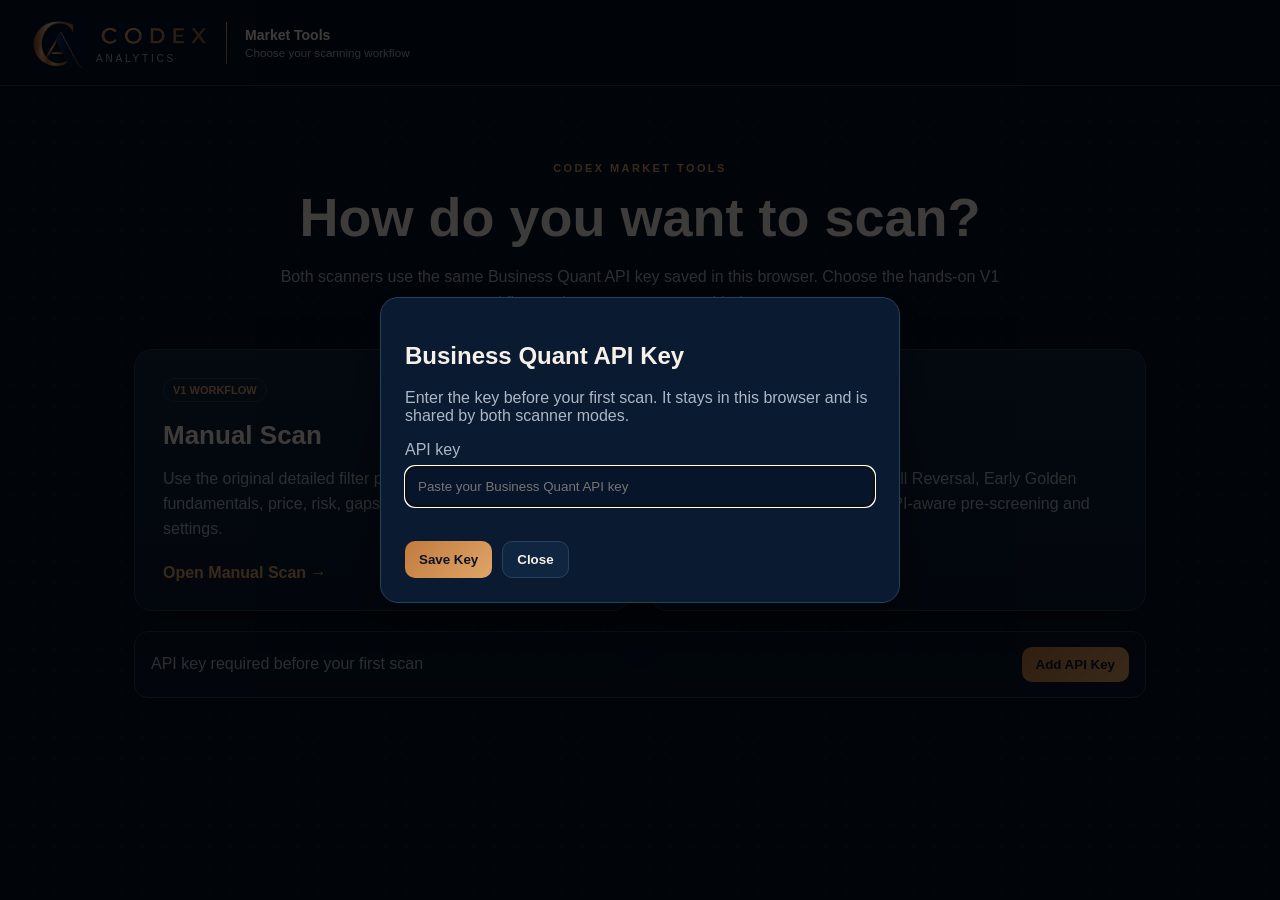
==== commit 061ff4a7: "Introducing Dual Mode" ====
--- a/index.html
+++ b/index.html
@@ -1,118 +1,22 @@
 <!doctype html>
 <html lang="en">
 <head>
-  <meta charset="utf-8">
-  <meta name="viewport" content="width=device-width, initial-scale=1">
-  <meta name="theme-color" content="#041226">
-  <title>Codex Analytics | Market Scanner</title>
-  <!-- External stylesheet plus a complete inline fallback. The inline copy keeps GitHub Pages usable even if CSS is stale/missed. -->
-  <link rel="stylesheet" href="./styles.css?v=4.1.1">
-  <style id="codex-style-fallback">:root{--bg:#041226;--panel:#091a31;--panel2:#102640;--line:#24425e;--text:#f6f0e8;--muted:#aeb7c3;--accent:#c17b3d;--accent2:#e0a568;--ok:#7fc49a;--danger:#d78585;--shadow:0 18px 45px rgba(0,0,0,.34)}*{box-sizing:border-box}body{margin:0;background:radial-gradient(circle at 70% -20%,#17375a 0,transparent 40%),var(--bg);color:var(--text);font:14px/1.45 Inter,Segoe UI,Arial,sans-serif;min-height:100vh}.topbar{height:82px;display:flex;align-items:center;padding:12px 24px;border-bottom:1px solid var(--line);background:rgba(4,18,38,.94);position:sticky;top:0;z-index:10}.brand{display:flex;align-items:center;gap:12px}.ca{width:54px;height:54px;object-fit:contain}.word{width:105px}.brandline{height:50px;width:1px;background:linear-gradient(var(--accent2),var(--accent))}.analytics{font-size:9px;letter-spacing:4px;text-align:center;color:var(--accent2)}.pipe{height:38px;width:1px;background:var(--line);margin:0 18px}.tool{display:flex;flex-direction:column}.tool b{font-size:18px}.tool small,.muted{color:var(--muted)}.spacer{flex:1}.budget,.budget-large{border:1px solid rgba(193,123,61,.5);background:#0c2039;color:var(--accent2);padding:8px 12px;border-radius:999px;margin-right:10px}.budget-large{display:inline-block;font-size:18px}.nav{display:flex;gap:4px;padding:10px 24px;border-bottom:1px solid var(--line);background:#06152a}.nav button{background:none;border:0;color:var(--muted);padding:9px 14px;border-radius:8px;cursor:pointer}.nav button.active{background:var(--panel2);color:var(--text)}main{max-width:1240px;margin:auto;padding:28px}.view{display:none}.view.active{display:block}.hero,.page-title{max-width:760px;margin-bottom:24px}.kicker{color:var(--accent2);font-size:11px;font-weight:800;letter-spacing:2px}h1{font-size:34px;margin:6px 0}h2{margin:4px 0}.hero p,.page-title p{color:var(--muted);font-size:16px}.mode-grid{display:grid;grid-template-columns:repeat(4,1fr);gap:14px}.mode-card{min-height:135px;text-align:left;padding:20px;border-radius:16px;border:1px solid var(--line);background:linear-gradient(145deg,var(--panel),var(--panel2));color:var(--text);cursor:pointer;box-shadow:var(--shadow)}.mode-card:hover,.mode-card.selected{border-color:var(--accent);transform:translateY(-2px)}.mode-card.featured:after{content:'PERSONAL STRATEGY';display:block;margin-top:12px;color:var(--accent2);font-size:9px;letter-spacing:1px}.mode-card b{display:block;font-size:18px;margin-bottom:8px}.mode-card span{color:var(--muted)}.panel,.advanced,.scan-summary{margin-top:18px;background:rgba(9,26,49,.88);border:1px solid var(--line);border-radius:16px;padding:20px}.hidden{display:none!important}.quiz-step{margin-bottom:22px}.quiz-step h3{margin:0 0 10px}.choices{display:flex;gap:8px;flex-wrap:wrap}.choice{border:1px solid var(--line);background:#07182e;color:var(--text);border-radius:10px;padding:10px 13px;cursor:pointer}.choice.on{border-color:var(--accent2);background:#182f49}.form-grid{display:grid;grid-template-columns:repeat(4,1fr);gap:12px;margin-top:14px}label{display:flex;flex-direction:column;gap:6px;color:var(--muted)}input,select{background:#06152a;border:1px solid var(--line);color:var(--text);border-radius:9px;padding:10px;width:100%}.btn{border:0;border-radius:10px;padding:10px 14px;cursor:pointer;font-weight:700}.btn.primary{background:linear-gradient(135deg,var(--accent),var(--accent2));color:#07111f}.btn.ghost{background:var(--panel2);border:1px solid var(--line);color:var(--text)}.link{background:0;border:0;color:var(--accent2);cursor:pointer;padding:0}.scan-summary{display:flex;justify-content:space-between;gap:20px;align-items:center}.summary-tags{display:flex;gap:7px;flex-wrap:wrap}.tag{background:#132c48;border:1px solid var(--line);padding:5px 8px;border-radius:999px;color:#d8e1eb;font-size:12px}.results-head{display:flex;justify-content:space-between;align-items:end;margin-bottom:14px}.actions,.row{display:flex;gap:8px;align-items:center}.progress{height:4px;background:#112b45;border-radius:10px;overflow:hidden;margin-bottom:16px}.progress span{display:block;height:100%;width:0;background:linear-gradient(90deg,var(--accent),var(--accent2))}.result-cards{display:grid;gap:10px}.stock-card{display:grid;grid-template-columns:1.3fr .65fr .8fr .8fr .8fr 1fr auto;align-items:center;gap:12px;padding:14px 16px;border:1px solid var(--line);background:var(--panel);border-radius:14px}.stock-card:hover{border-color:#3a5c7a}.ticker{font-size:18px;font-weight:900}.company{color:var(--muted);font-size:12px}.score{font-size:22px;font-weight:900;color:var(--accent2)}.metric small{display:block;color:var(--muted);font-size:10px;text-transform:uppercase}.metric b{font-size:14px}.pill{border-radius:999px;padding:5px 8px;font-size:11px;display:inline-block}.pill.good{background:#17392d;color:#a7e4bd}.pill.warn{background:#493617;color:#f0cf8d}.watch{font-size:21px;background:0;border:0;color:var(--accent2);cursor:pointer}.history-item{background:var(--panel);border:1px solid var(--line);border-radius:14px;padding:15px;margin-bottom:10px;display:flex;justify-content:space-between}.settings{max-width:680px}.settings hr{border:0;border-top:1px solid var(--line);margin:22px 0}dialog{width:min(930px,94vw);max-height:90vh;overflow:auto;background:var(--panel);color:var(--text);border:1px solid var(--line);border-radius:18px;padding:26px;box-shadow:var(--shadow)}dialog::backdrop{background:rgba(0,0,0,.72)}.close{float:right;border:0;background:0;color:var(--muted);font-size:28px;cursor:pointer}.detail-grid{display:grid;grid-template-columns:repeat(3,1fr);gap:10px}.detail-box{background:#07182e;border:1px solid var(--line);border-radius:12px;padding:12px}.score-grid{display:grid;grid-template-columns:repeat(6,1fr);gap:8px;margin:16px 0}.subscore{background:#07182e;padding:10px;border-radius:10px;text-align:center}.subscore b{display:block;font-size:20px;color:var(--accent2)}.why{background:#0b2038;border-left:3px solid var(--accent);padding:14px;border-radius:8px;margin:15px 0}.checks{display:grid;grid-template-columns:1fr 1fr;gap:6px}.ok{color:var(--ok)}.bad{color:var(--danger)}canvas{width:100%;height:240px;background:#06152a;border:1px solid var(--line);border-radius:12px}.empty{color:var(--muted);padding:35px;text-align:center;border:1px dashed var(--line);border-radius:14px}@media(max-width:900px){.mode-grid{grid-template-columns:1fr 1fr}.form-grid{grid-template-columns:1fr 1fr}.stock-card{grid-template-columns:1fr 1fr 1fr}.stock-card .metric:nth-child(n+5){display:none}.score-grid{grid-template-columns:repeat(3,1fr)}.tool{display:none}}@media(max-width:560px){main{padding:18px}.mode-grid{grid-template-columns:1fr}.topbar{padding:10px 14px}.brand .word,.analytics,.brandline{display:none}.form-grid{grid-template-columns:1fr}.scan-summary,.results-head{align-items:stretch;flex-direction:column}.stock-card{grid-template-columns:1.5fr .7fr .7fr}.budget{font-size:11px}.nav{padding:8px}.detail-grid{grid-template-columns:1fr}.score-grid{grid-template-columns:repeat(2,1fr)}}
-.saved-profiles{display:flex;gap:8px;flex-wrap:wrap;margin:16px 0}.profile-chip{border:1px solid var(--line);background:#07182e;color:var(--text);border-radius:999px;padding:8px 11px;cursor:pointer}.profile-chip:hover{border-color:var(--accent)}
-
-/* v4.1 resilient shell patch */
-html{background:#041226;color-scheme:dark}body:before{content:"";position:fixed;inset:0;pointer-events:none;z-index:-1;background-image:radial-gradient(rgba(224,165,104,.09) 1px,transparent 1px);background-size:22px 22px;mask-image:linear-gradient(to bottom,rgba(0,0,0,.6),transparent 78%)}
-img{max-width:100%;display:block}.brand{min-width:222px;overflow:hidden}.brand .ca{flex:0 0 54px;width:54px!important;height:54px!important;border-radius:8px}.brand .word{width:108px!important;height:auto!important;max-height:28px;object-fit:contain}.topbar{overflow:hidden}.topbar>*{min-width:0}.mode-card,.btn,.choice,.profile-chip,.nav button{font-family:inherit}.mode-card{transition:transform .16s ease,border-color .16s ease,box-shadow .16s ease}.mode-card:hover{box-shadow:0 22px 50px rgba(0,0,0,.4)}.advanced summary{cursor:pointer;font-weight:800;color:var(--text)}.scan-summary strong{font-size:16px}.result-cards{min-height:80px}.stock-card{overflow:hidden}.stock-card>*{min-width:0}.company{white-space:nowrap;overflow:hidden;text-overflow:ellipsis}.settings input{font-family:monospace}.saved-profiles:empty{display:none}.nav span{display:inline-flex;min-width:18px;justify-content:center;border-radius:999px;background:#132c48;padding:1px 5px;font-size:10px}.view{animation:fadeIn .14s ease}@keyframes fadeIn{from{opacity:.3;transform:translateY(2px)}to{opacity:1;transform:none}}
-@media(max-width:720px){.topbar{height:auto;min-height:74px;flex-wrap:wrap;gap:8px}.budget{order:3}.brand{min-width:auto}.pipe{display:none}.nav{overflow-x:auto}.nav button{white-space:nowrap}}
+<meta charset="utf-8"><meta name="viewport" content="width=device-width,initial-scale=1">
+<title>Codex Analytics | Market Tools</title>
+<style>
+:root{--bg:#041226;--panel:#091a31;--panel2:#102640;--line:#24425e;--text:#f6f0e8;--muted:#aeb7c3;--accent:#c17b3d;--accent2:#e0a568;--ok:#7fc49a;--danger:#d78585;--shadow:0 18px 45px rgba(0,0,0,.34)}*{box-sizing:border-box}html,body{margin:0;min-height:100%;background:var(--bg);color:var(--text);font-family:Inter,"Segoe UI",Arial,sans-serif}body{min-height:100vh;background-image:radial-gradient(rgba(224,165,104,.08) 1px,transparent 1px);background-size:22px 22px}.top{height:86px;display:flex;align-items:center;padding:14px 28px;border-bottom:1px solid var(--line);background:rgba(4,18,38,.94)}.brand{display:flex;align-items:center;gap:12px}.brand .ca{width:56px;height:56px;object-fit:contain;border-radius:8px}.brand .word{width:112px;height:auto;object-fit:contain}.analytics{font-size:10px;letter-spacing:.28em;color:var(--muted);margin-top:2px}.divider{width:1px;height:42px;background:linear-gradient(var(--accent2),var(--accent));margin:0 18px}.tool{font-size:14px}.tool small{display:block;color:var(--muted);margin-top:3px}main{max-width:1060px;margin:0 auto;padding:72px 24px}.hero{text-align:center;max-width:720px;margin:0 auto 34px}.kicker{font-size:11px;font-weight:800;letter-spacing:.22em;color:var(--accent2)}h1{font-size:clamp(32px,5vw,54px);margin:10px 0 12px}.hero p{color:var(--muted);line-height:1.6}.grid{display:grid;grid-template-columns:1fr 1fr;gap:18px}.card{display:block;text-decoration:none;color:inherit;background:linear-gradient(180deg,var(--panel2),var(--panel));border:1px solid var(--line);border-radius:18px;padding:28px;min-height:210px;box-shadow:var(--shadow);transition:.16s}.card:hover{transform:translateY(-2px);border-color:var(--accent)}.badge{display:inline-block;padding:5px 9px;border-radius:999px;border:1px solid var(--line);color:var(--accent2);font-size:11px;font-weight:800}.card h2{font-size:26px;margin:18px 0 8px}.card p{color:var(--muted);line-height:1.55}.enter{margin-top:22px;color:var(--accent2);font-weight:800}.api{margin-top:20px;padding:15px 16px;border:1px solid var(--line);border-radius:14px;background:rgba(9,26,49,.86);display:flex;align-items:center;justify-content:space-between;gap:12px}.api span{color:var(--muted)}button{border:0;border-radius:10px;padding:10px 14px;background:linear-gradient(135deg,var(--accent),var(--accent2));color:#081425;font-weight:900;cursor:pointer}dialog{width:min(520px,92vw);background:var(--panel);color:var(--text);border:1px solid var(--line);border-radius:18px;padding:24px;box-shadow:var(--shadow)}dialog::backdrop{background:rgba(0,0,0,.75)}label{display:block;color:var(--muted);margin:15px 0 7px}input{width:100%;padding:12px;border-radius:10px;border:1px solid var(--line);background:#06152a;color:var(--text)}.row{display:flex;gap:10px;margin-top:14px}.ghost{background:#102640;color:var(--text);border:1px solid var(--line)}#keyStatus{min-height:20px;color:var(--muted)}@media(max-width:700px){.grid{grid-template-columns:1fr}.divider,.tool{display:none}.top{padding:12px 18px}main{padding-top:44px}.api{align-items:flex-start;flex-direction:column}}
 </style>
 </head>
-<body style="margin:0;background:#041226;color:#f6f0e8;font-family:Inter,'Segoe UI',Arial,sans-serif;min-height:100vh">
-  <header class="topbar">
-    <div class="brand" aria-label="Codex Analytics">
-      <img src="./codex-ca.png?v=4.1.1" class="ca" alt="CA" width="54" height="54">
-      <span class="brandline" aria-hidden="true"></span>
-      <div>
-        <img src="./codex-word.png?v=4.1.1" class="word" alt="Codex" width="108" height="27">
-        <div class="analytics">ANALYTICS</div>
-      </div>
-    </div>
-    <div class="pipe" aria-hidden="true"></div>
-    <div class="tool"><b>Market Scanner</b><small>Focused research, not clutter</small></div>
-    <div class="spacer"></div>
-    <div class="budget" id="budgetChip">API 30/30</div>
-    <button class="btn ghost" data-nav="settings">Settings</button>
-  </header>
-
-  <nav class="nav" aria-label="Primary navigation">
-    <button class="active" data-nav="scan">Scan</button>
-    <button data-nav="watchlist">Watchlist <span id="watchCount">0</span></button>
-    <button data-nav="history">History</button>
-    <button data-nav="settings">Settings</button>
-  </nav>
-
-  <main>
-    <section id="scanView" class="view active">
-      <div id="builder" class="builder">
-        <div class="hero">
-          <span class="kicker">START A SCAN</span>
-          <h1>What are you looking for?</h1>
-          <p>Choose a focused strategy. Codex narrows fundamentals first, then performs technical analysis locally to conserve API calls.</p>
-        </div>
-
-        <div class="mode-grid">
-          <button class="mode-card" data-mode="best"><b>Best Opportunities</b><span>Balanced quality, value, trend and momentum.</span></button>
-          <button class="mode-card featured" data-mode="gap"><b>Gap-Fill Reversal</b><span>Profitable pullbacks approaching an open prior gap-up.</span></button>
-          <button class="mode-card" data-mode="early"><b>Early Golden Cross</b><span>Catch SMA50 convergence before the cross occurs.</span></button>
-          <button class="mode-card" data-mode="custom"><b>Build My Scan</b><span>Answer a short quiz and let Codex translate your choices.</span></button>
-        </div>
-
-        <div id="savedProfiles" class="saved-profiles"></div>
-        <div id="quizPanel" class="panel hidden"></div>
-
-        <details class="advanced">
-          <summary>Advanced filters</summary>
-          <div class="form-grid">
-            <label>Min price <input id="minPrice" type="number" value="2" step=".01"></label>
-            <label>Min market cap ($M) <input id="minMarketCap" type="number" value="100"></label>
-            <label>Max P/E <input id="maxPE" type="number" placeholder="Any"></label>
-            <label>Min avg volume <input id="minAvgVolume" type="number" value="100000"></label>
-            <label>Max beta <input id="maxBeta" type="number" step=".1" placeholder="Any"></label>
-            <label>Min ROE % <input id="minROE" type="number" step=".1" placeholder="Any"></label>
-            <label>Positive FCF <select id="fcf"><option value="any">Not required</option><option value="positive">Required</option></select></label>
-            <label>Dividend <select id="dividend"><option value="any">Any</option><option value="yes">Payer only</option></select></label>
-          </div>
-        </details>
-        <div id="scanSummary" class="scan-summary hidden"></div>
-      </div>
-
-      <div id="runArea" class="hidden">
-        <div class="results-head">
-          <div><button class="link" id="newScan">← New scan</button><h2 id="resultTitle">Results</h2><p id="statusText"></p></div>
-          <div class="actions"><select id="resultGroup"><option value="match">Matches</option><option value="near">Near Matches</option><option value="all">All Analyzed</option></select><button class="btn ghost" id="exportBtn">Export CSV</button></div>
-        </div>
-        <div class="progress"><span id="progressBar"></span></div>
-        <div id="resultCards" class="result-cards"></div>
-      </div>
-    </section>
-
-    <section id="watchlistView" class="view">
-      <div class="page-title"><span class="kicker">SAVED RESEARCH</span><h1>Watchlist</h1><p>Stocks you want to revisit without rediscovering them from scratch.</p></div>
-      <div id="watchlistCards" class="result-cards"></div>
-    </section>
-
-    <section id="historyView" class="view">
-      <div class="page-title"><span class="kicker">RECENT ACTIVITY</span><h1>Scan History</h1><p>Your recent scan configurations and match counts are stored locally on this device.</p></div>
-      <div id="historyList" class="history-list"></div>
-    </section>
-
-    <section id="settingsView" class="view">
-      <div class="page-title"><span class="kicker">SETTINGS</span><h1>Business Quant</h1></div>
-      <div class="panel settings">
-        <label>API key <input id="apiKey" type="password" placeholder="Paste your Business Quant key"></label>
-        <div class="row"><button class="btn primary" id="saveKey">Save &amp; Test</button><button class="btn ghost" id="clearCache">Clear cached data</button></div>
-        <p id="keyStatus" class="muted"></p>
-        <hr>
-        <h3>Free-tier budget</h3>
-        <p>Codex tracks calls made by this browser today. Business Quant may count other calls separately.</p>
-        <div class="budget-large" id="budgetLarge"></div>
-      </div>
-    </section>
-  </main>
-
-  <dialog id="detailDialog"><button class="close" id="closeDetail" aria-label="Close">×</button><div id="detailContent"></div></dialog>
-
-  <script src="./api.js?v=4.1.1" defer></script>
-  <script src="./scanner.js?v=4.1.1" defer></script>
-  <script src="./app.js?v=4.1.1" defer></script>
-</body>
-</html>
+<body>
+<header class="top"><div class="brand"><img class="ca" src="./codex-ca.png" alt="CA"><div><img class="word" src="./codex-word.png" alt="Codex"><div class="analytics">ANALYTICS</div></div></div><div class="divider"></div><div class="tool"><b>Market Tools</b><small>Choose your scanning workflow</small></div></header>
+<main><div class="hero"><span class="kicker">CODEX MARKET TOOLS</span><h1>How do you want to scan?</h1><p>Both scanners use the same Business Quant API key saved in this browser. Choose the hands-on V1 workflow or the newer strategy-guided scanner.</p></div>
+<div class="grid">
+<a class="card" href="./manual/index.html"><span class="badge">V1 WORKFLOW</span><h2>Manual Scan</h2><p>Use the original detailed filter panel for direct control over fundamentals, price, risk, gaps, Golden Star and technical settings.</p><div class="enter">Open Manual Scan →</div></a>
+<a class="card" href="./scanner/index.html"><span class="badge">GUIDED WORKFLOW</span><h2>Market Scanner</h2><p>Use Best Opportunities, Gap-Fill Reversal, Early Golden Cross or Build My Scan with API-aware pre-screening and explained results.</p><div class="enter">Open Market Scanner →</div></a>
+</div>
+<div class="api"><span id="apiState">Checking API key…</span><button id="apiButton">API Key</button></div></main>
+<dialog id="apiDialog"><h2>Business Quant API Key</h2><p style="color:var(--muted)">Enter the key before your first scan. It stays in this browser and is shared by both scanner modes.</p><label for="apiKey">API key</label><input id="apiKey" type="password" autocomplete="off" placeholder="Paste your Business Quant API key"><div id="keyStatus"></div><div class="row"><button id="saveKey">Save Key</button><button class="ghost" id="cancelKey">Close</button></div></dialog>
+<script>
+(()=>{const KEY='codex-bq-key',d=document.getElementById('apiDialog'),i=document.getElementById('apiKey'),s=document.getElementById('apiState'),m=document.getElementById('keyStatus');function render(){const has=!!localStorage.getItem(KEY);s.textContent=has?'API key saved · both scanners are ready':'API key required before your first scan';document.getElementById('apiButton').textContent=has?'Change API Key':'Add API Key'}function open(){i.value=localStorage.getItem(KEY)||'';m.textContent='';d.showModal();setTimeout(()=>i.focus(),50)}document.getElementById('apiButton').onclick=open;document.getElementById('cancelKey').onclick=()=>d.close();document.getElementById('saveKey').onclick=()=>{const v=i.value.trim();if(!v){m.textContent='Paste an API key first.';return}localStorage.setItem(KEY,v);m.textContent='Saved. You can now open either scanner.';render();setTimeout(()=>d.close(),450)};render();if(!localStorage.getItem(KEY))setTimeout(open,120)})();
+</script>
+</body></html>
